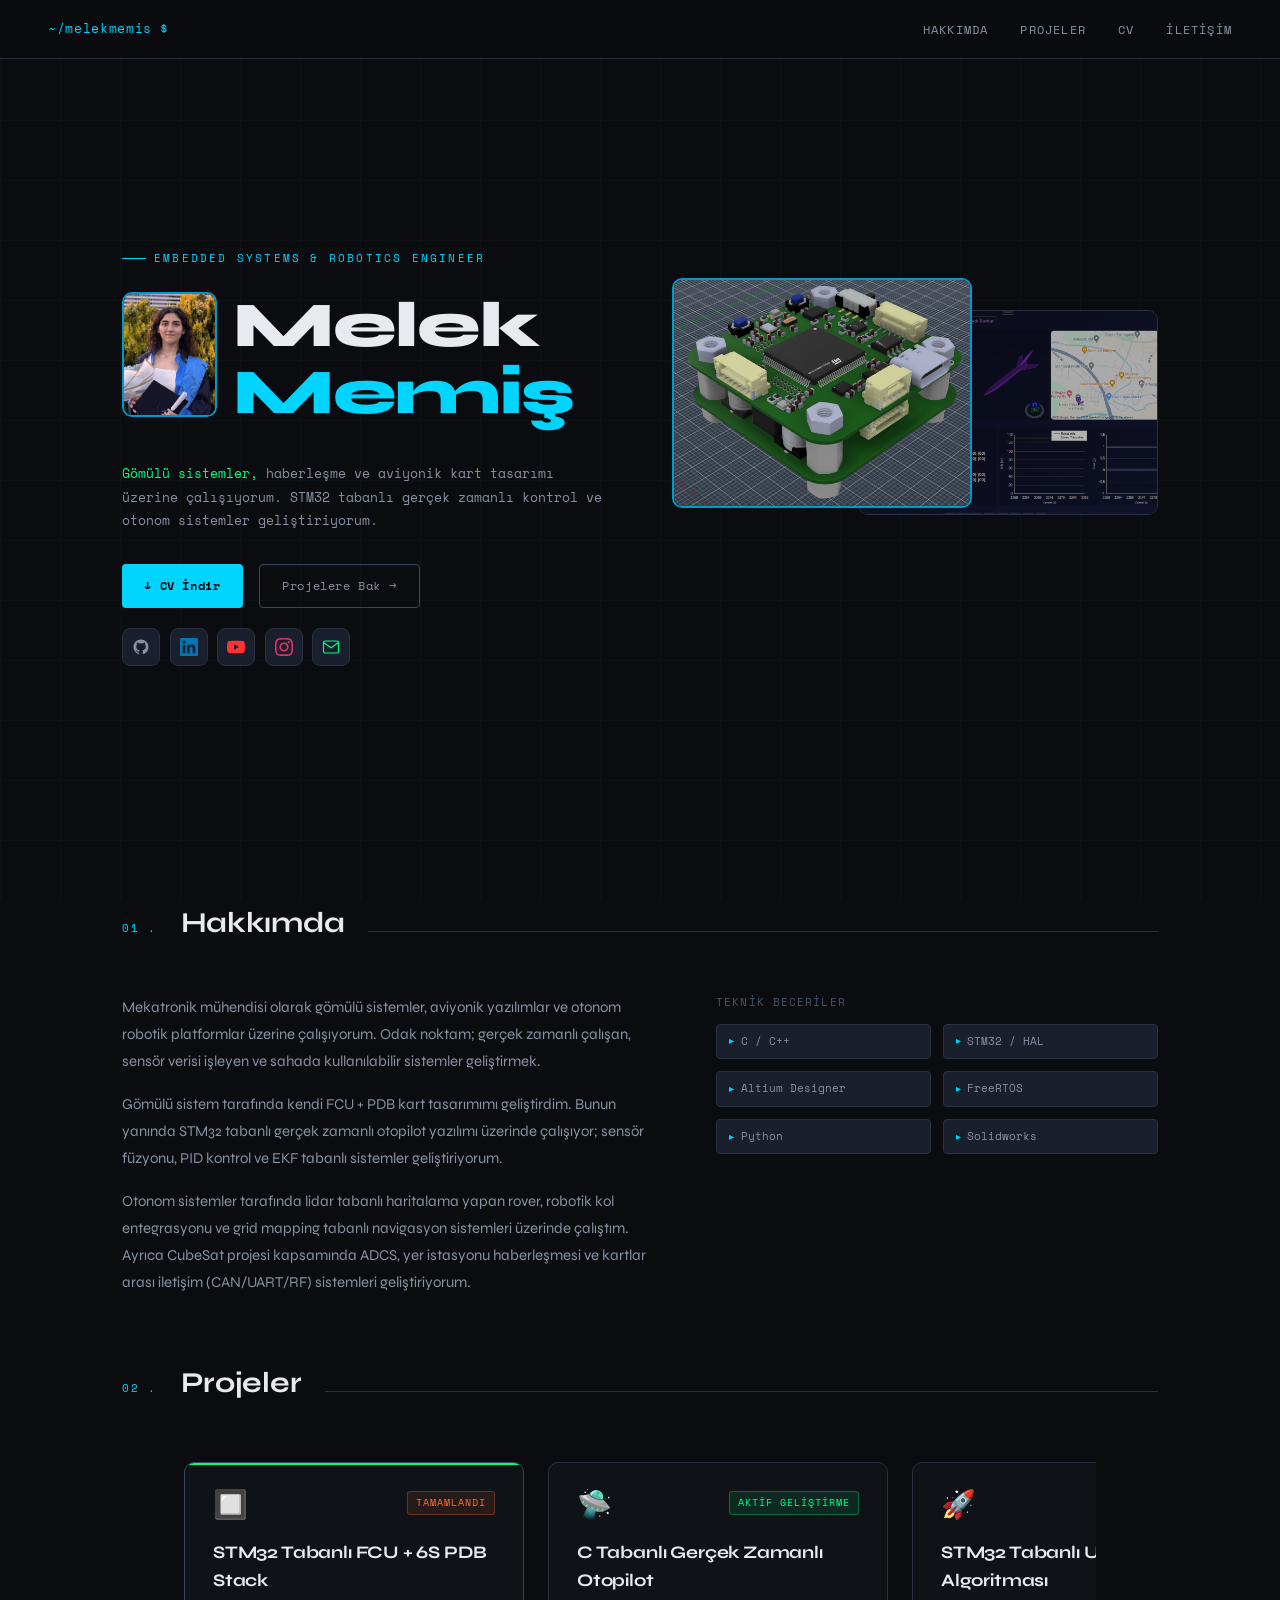
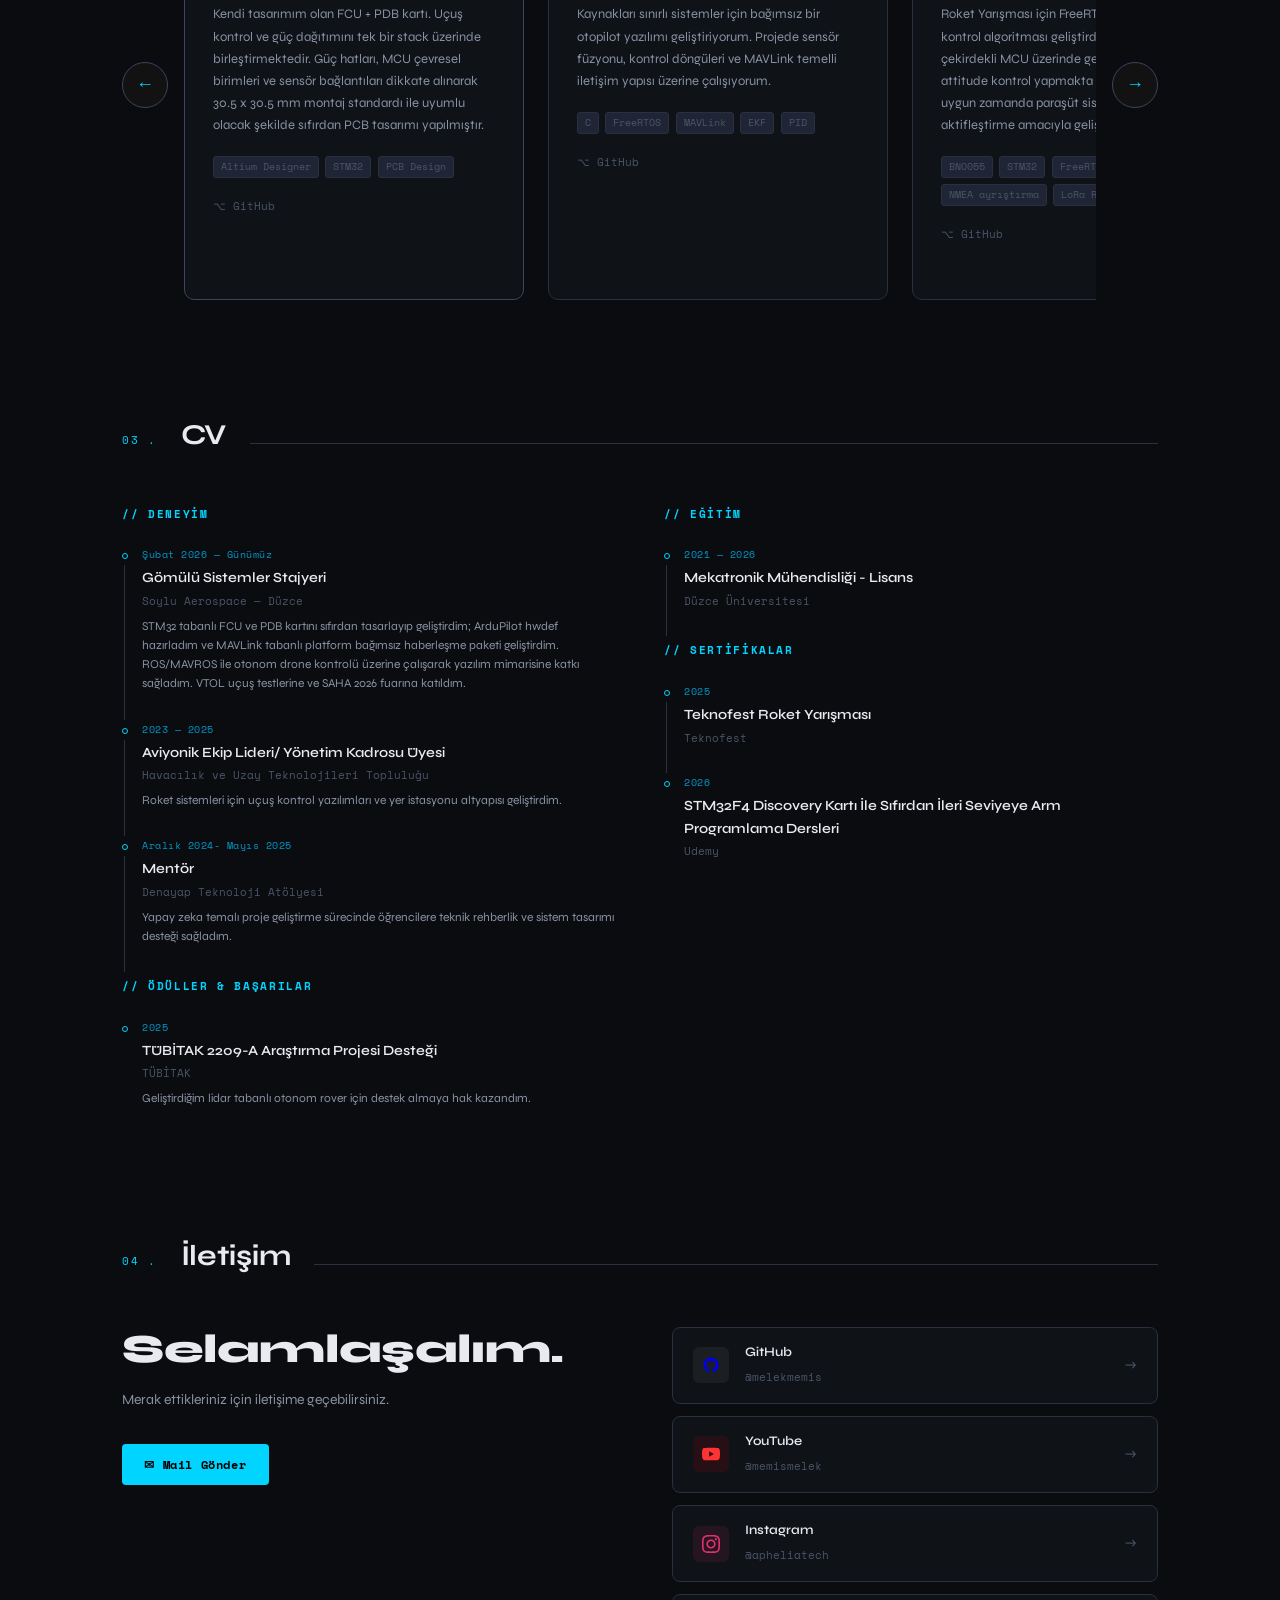
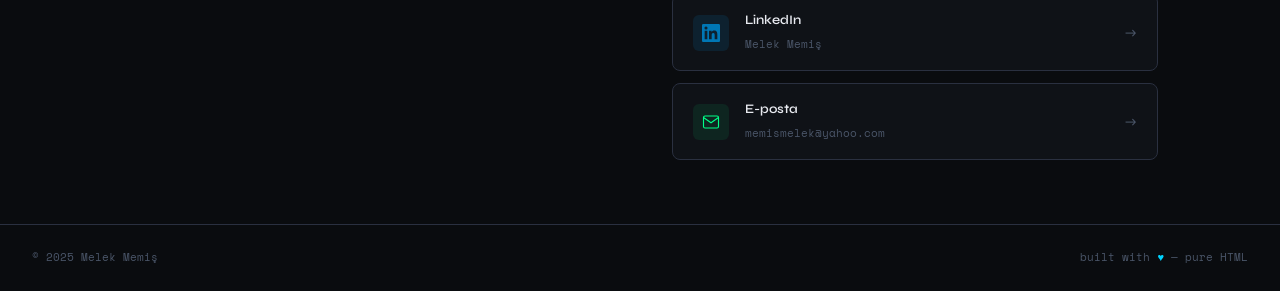
==== index.html @ b5aa68b8 "update" ====
<!DOCTYPE html>
<html lang="tr">

<head>
  <meta charset="UTF-8" />
  <meta name="viewport" content="width=device-width, initial-scale=1.0" />
  <title>Melek Memiş — Robotics & Embedded Systems</title>
  <link rel="preconnect" href="https://fonts.googleapis.com">
  <link
    href="https://fonts.googleapis.com/css2?family=Space+Mono:ital,wght@0,400;0,700;1,400&family=Syne:wght@400;600;700;800&display=swap"
    rel="stylesheet">
  <link rel="stylesheet" href="style.css">
</head>

<body>

  <nav>
    <span class="nav-logo">~/melekmemis $</span>
    <ul class="nav-links">
      <li><a href="#about">Hakkımda</a></li>
      <li><a href="#projects">Projeler</a></li>
      <li><a href="#cv">CV</a></li>
      <li><a href="#contact">İletişim</a></li>
    </ul>
  </nav>

  <section id="hero">
    <div class="container">
      <div class="hero-inner">
        <div>
          <div class="hero-tag">Embedded Systems & Robotıcs Engıneer</div>
          <div class="btn-row">
            <img src="profile.png" width="95" height="125" class="hero-img-radius" ;>
            <h1>Melek<br><span>Memiş</span></h1>
          </div>
          <p class="hero-sub">
            <strong>Gömülü sistemler,</strong> haberleşme ve aviyonik kart tasarımı üzerine çalışıyorum.
            STM32 tabanlı gerçek zamanlı kontrol ve otonom sistemler geliştiriyorum.
          </p>
          <div class="btn-row">
            <a href="cv.pdf" download class="btn btn-primary">↓ CV İndir</a>
            <a href="#projects" class="btn btn-outline">Projelere Bak →</a>
          </div>
          <div class="hero-icon-links">
            <a href="https://github.com/melekmemis" class="hero-icon-link" target="_blank" title="GitHub">
              <svg width="18" height="18" viewBox="0 0 24 24" fill="currentColor">
                <path
                  d="M12 2C6.477 2 2 6.477 2 12c0 4.42 2.865 8.17 6.839 9.49.5.092.682-.217.682-.482 0-.237-.008-.866-.013-1.7-2.782.603-3.369-1.342-3.369-1.342-.454-1.155-1.11-1.463-1.11-1.463-.908-.62.069-.608.069-.608 1.003.07 1.531 1.03 1.531 1.03.892 1.529 2.341 1.087 2.91.831.092-.646.35-1.086.636-1.336-2.22-.253-4.555-1.11-4.555-4.943 0-1.091.39-1.984 1.029-2.683-.103-.253-.446-1.27.098-2.647 0 0 .84-.269 2.75 1.025A9.578 9.578 0 0 1 12 6.836a9.59 9.59 0 0 1 2.504.337c1.909-1.294 2.747-1.025 2.747-1.025.546 1.377.202 2.394.1 2.647.64.699 1.028 1.592 1.028 2.683 0 3.842-2.339 4.687-4.566 4.935.359.309.678.919.678 1.852 0 1.336-.012 2.415-.012 2.743 0 .267.18.578.688.48C19.138 20.167 22 16.418 22 12c0-5.523-4.477-10-10-10z" />
              </svg>
            </a>
            <a href="https://linkedin.com/in/melekmemis" class="hero-icon-link" target="_blank" title="LinkedIn">
              <svg width="18" height="18" viewBox="0 0 24 24" fill="#0077b5">
                <path
                  d="M20.447 20.452h-3.554v-5.569c0-1.328-.027-3.037-1.852-3.037-1.853 0-2.136 1.445-2.136 2.939v5.667H9.351V9h3.414v1.561h.046c.477-.9 1.637-1.85 3.37-1.85 3.601 0 4.267 2.37 4.267 5.455v6.286zM5.337 7.433a2.062 2.062 0 0 1-2.063-2.065 2.064 2.064 0 1 1 2.063 2.065zm1.782 13.019H3.555V9h3.564v11.452zM22.225 0H1.771C.792 0 0 .774 0 1.729v20.542C0 23.227.792 24 1.771 24h20.451C23.2 24 24 23.227 24 22.271V1.729C24 .774 23.2 0 22.222 0h.003z" />
              </svg>
            </a>
            <a href="https://youtube.com/@" class="hero-icon-link" target="_blank" title="YouTube">
              <svg width="18" height="18" viewBox="0 0 24 24" fill="#ff3333">
                <path
                  d="M23.498 6.186a3.016 3.016 0 0 0-2.122-2.136C19.505 3.545 12 3.545 12 3.545s-7.505 0-9.377.505A3.017 3.017 0 0 0 .502 6.186C0 8.07 0 12 0 12s0 3.93.502 5.814a3.016 3.016 0 0 0 2.122 2.136c1.871.505 9.376.505 9.376.505s7.505 0 9.377-.505a3.015 3.015 0 0 0 2.122-2.136C24 15.93 24 12 24 12s0-3.93-.502-5.814zM9.545 15.568V8.432L15.818 12l-6.273 3.568z" />
              </svg>
            </a>
            <a href="https://instagram.com/apheliatech" class="hero-icon-link" target="_blank" title="Instagram">
              <svg width="18" height="18" viewBox="0 0 24 24" fill="#e1306c">
                <path
                  d="M12 2.163c3.204 0 3.584.012 4.85.07 3.252.148 4.771 1.691 4.919 4.919.058 1.265.069 1.645.069 4.849 0 3.205-.012 3.584-.069 4.849-.149 3.225-1.664 4.771-4.919 4.919-1.266.058-1.644.07-4.85.07-3.204 0-3.584-.012-4.849-.07-3.26-.149-4.771-1.699-4.919-4.92-.058-1.265-.07-1.644-.07-4.849 0-3.204.013-3.583.07-4.849.149-3.227 1.664-4.771 4.919-4.919 1.266-.057 1.645-.069 4.849-.069zm0-2.163c-3.259 0-3.667.014-4.947.072-4.358.2-6.78 2.618-6.98 6.98-.059 1.281-.073 1.689-.073 4.948 0 3.259.014 3.668.072 4.948.2 4.358 2.618 6.78 6.98 6.98 1.281.058 1.689.072 4.948.072 3.259 0 3.668-.014 4.948-.072 4.354-.2 6.782-2.618 6.979-6.98.059-1.28.073-1.689.073-4.948 0-3.259-.014-3.667-.072-4.947-.196-4.354-2.617-6.78-6.979-6.98-1.281-.059-1.69-.073-4.949-.073zm0 5.838c-3.403 0-6.162 2.759-6.162 6.162s2.759 6.163 6.162 6.163 6.162-2.759 6.162-6.163c0-3.403-2.759-6.162-6.162-6.162zm0 10.162c-2.209 0-4-1.79-4-4 0-2.209 1.791-4 4-4s4 1.791 4 4c0 2.21-1.791 4-4 4zm6.406-11.845c-.796 0-1.441.645-1.441 1.44s.645 1.44 1.441 1.44c.795 0 1.439-.645 1.439-1.44s-.644-1.44-1.439-1.44z" />
              </svg>
            </a>
            <a href="mailto:memismelek@yahoo.com" class="hero-icon-link" title="E-posta">
              <svg width="18" height="18" viewBox="0 0 24 24" fill="none" stroke="#00ff88" stroke-width="1.5">
                <path d="M4 4h16c1.1 0 2 .9 2 2v12c0 1.1-.9 2-2 2H4c-1.1 0-2-.9-2-2V6c0-1.1.9-2 2-2z" />
                <polyline points="22,6 12,13 2,6" />
              </svg>
            </a>
          </div>
        </div>

        <!-- ÇİFT GÖRSEL: resim.png önde (profil), resim2.png arkada (proje/drone/PCB) -->
        <div class="hero-images fade-in">
          <img src="resim.png" alt="Melek Memiş" class="hero-img-front" onerror="this.style.display='none'" />

          <!-- resim2.png yoksa placeholder gösterir, varsa resmi gösterir -->
          <div class="hero-img-back img-placeholder" id="ph2"
            style="width:270px;height:205px;top:32px;right:0;position:absolute;">
            <span>🛸</span><span>resim2.png</span>
          </div>
          <img src="resim2.png" alt="Proje görseli" class="hero-img-back" style="display:none" id="img2"
            onload="this.style.display='block';document.getElementById('ph2').style.display='none';"
            onerror="this.style.display='none'" />
        </div>
      </div>
    </div>
  </section>

  <section id="about">
    <div class="container">
      <div class="sec-header fade-in">
        <span class="sec-num">01 .</span>
        <h2>Hakkımda</h2>
        <div class="sec-line"></div>
      </div>
      <div class="about-grid">
        <div class="about-text fade-in">
          <p>
            Mekatronik mühendisi olarak gömülü sistemler, aviyonik yazılımlar ve otonom robotik platformlar
            üzerine çalışıyorum. Odak noktam; gerçek zamanlı çalışan, sensör verisi işleyen ve sahada kullanılabilir
            sistemler geliştirmek.
          </p>

          <p>
            Gömülü sistem tarafında kendi FCU + PDB kart tasarımımı geliştirdim. Bunun yanında STM32 tabanlı gerçek
            zamanlı otopilot yazılımı üzerinde çalışıyor; sensör füzyonu, PID kontrol ve EKF tabanlı sistemler
            geliştiriyorum.
          </p>

          <p>
            Otonom sistemler tarafında lidar tabanlı haritalama yapan rover, robotik kol entegrasyonu ve grid mapping
            tabanlı
            navigasyon sistemleri üzerinde çalıştım. Ayrıca CubeSat projesi kapsamında ADCS, yer istasyonu haberleşmesi
            ve kartlar arası iletişim (CAN/UART/RF) sistemleri geliştiriyorum.
          </p>
        </div>
        <div class="fade-in">
          <div class="skills-label">Teknik Beceriler</div>
          <div class="skills-grid">
            <span class="skill-chip">C / C++</span>
            <span class="skill-chip">STM32 / HAL</span>
            <span class="skill-chip">Altium Designer</span>
            <span class="skill-chip">FreeRTOS</span>
            <span class="skill-chip">Python</span>
            <span class="skill-chip">Solidworks</span>
          </div>
        </div>
      </div>
    </div>
  </section>

  <!-- PROJECTS -->
  <section id="projects">
    <div class="container">
      <div class="sec-header fade-in">
        <span class="sec-num">02 .</span>
        <h2>Projeler</h2>
        <div class="sec-line"></div>
      </div>

      <div class="projects-wrapper fade-in">

        <button class="slider-btn prev" id="prevBtn">←</button>

        <div class="projects-slider" id="projectsSlider">

          <!-- PROJECT 1 -->
          <div class="project-card featured" onclick="location.href='project-details.html?project=fcu-pdb'"
            style="cursor: pointer;">
            <div class="project-meta">
              <span class="project-icon">🔲</span>
              <span class="project-status status-done">Tamamlandı</span>
            </div>

            <div class="project-title">STM32 Tabanlı FCU + 6S PDB Stack</div>

            <p class="project-desc">
              Kendi tasarımım olan FCU + PDB kartı. Uçuş kontrol ve güç dağıtımını tek bir stack üzerinde
              birleştirmektedir.
              Güç hatları, MCU çevresel birimleri ve sensör bağlantıları dikkate alınarak 30.5 x 30.5 mm montaj
              standardı ile uyumlu olacak şekilde sıfırdan PCB tasarımı yapılmıştır.
            </p>

            <div class="project-tags">
              <span class="tag">Altium Designer</span>
              <span class="tag">STM32</span>
              <span class="tag">PCB Design</span>
            </div>

            <div class="project-links">
              <a href="https://github.com/melekmemis/kdFCU" class="project-link" target="_blank"
                onclick="event.stopPropagation();">
                ⌥ GitHub
              </a>
            </div>
          </div>

          <!-- PROJECT 2 -->
          <div class="project-card" onclick="location.href='project-details.html?project=real-time-autopilot'"
            style="cursor: pointer;">
            <div class="project-meta">
              <span class="project-icon">🛸</span>
              <span class="project-status status-active">Aktif Geliştirme</span>
            </div>

            <div class="project-title">C Tabanlı Gerçek Zamanlı Otopilot</div>

            <p class="project-desc">
              Kaynakları sınırlı sistemler için bağımsız bir otopilot yazılımı geliştiriyorum.
              Projede sensör füzyonu, kontrol döngüleri ve MAVLink temelli iletişim yapısı üzerine çalışıyorum.
            </p>

            <div class="project-tags">
              <span class="tag">C</span>
              <span class="tag">FreeRTOS</span>
              <span class="tag">MAVLink</span>
              <span class="tag">EKF</span>
              <span class="tag">PID</span>
            </div>

            <div class="project-links">
              <a href="https://github.com/melekmemis/droneP" class="project-link" target="_blank"
                onclick="event.stopPropagation();">
                ⌥ GitHub
              </a>
            </div>
          </div>

          <!-- PROJECT 3 -->
          <div class="project-card" onclick="location.href='project-details.html?project=stm32-flight-control'"
            style="cursor: pointer;">
            <div class="project-meta">
              <span class="project-icon">🚀</span>
              <span class="project-status status-done">Tamamlandı</span>
            </div>

            <div class="project-title">STM32 Tabanlı Uçuş Kontrol Algoritması</div>

            <p class="project-desc">
              Roket Yarışması için FreeRTOS tabanlı bir uçuş kontrol algoritması geliştirdim.
              Sistem tek çekirdekli MCU üzerinde gerçek zamanlı olarak attitude kontrol yapmakta ve kontroller sonucu
              uygun zamanda paraşüt sistemlerini aktifleştirme amacıyla geliştirildi.
            </p>

            <div class="project-tags">
              <span class="tag">BNO055</span>
              <span class="tag">STM32</span>
              <span class="tag">FreeRTOS</span>
              <span class="tag">NMEA ayrıştırma</span>
              <span class="tag">LoRa RF Haberleşme</span>
            </div>

            <div class="project-links">
              <a href="https://github.com/melekmemis/UKBAlgFreeRTOS" class="project-link" target="_blank"
                onclick="event.stopPropagation();">
                ⌥ GitHub
              </a>
            </div>
          </div>

          <!-- PROJECT 4 -->
          <div class="project-card" onclick="location.href='project-details.html?project=cubesat-software'"
            style="cursor: pointer;">
            <div class="project-meta">
              <span class="project-icon">🛰️</span>
              <span class="project-status status-dev">Geliştiriliyor</span>
            </div>

            <div class="project-title">CubeSat Yazılım Geliştirme</div>

            <p class="project-desc">
              CubeSat projesi kapsamında ADCS, haberleşme ve kartlar arası iletişim altyapısını geliştiriyorum. Reaction
              wheel tabanlı yön kontrolü ve yer istasyonu ile veri aktarımı üzerine çalışıyorum.
            </p>

            <div class="project-tags">
              <span class="tag">CubeSat</span>
              <span class="tag">ADCS</span>
              <span class="tag">CAN</span>
              <span class="tag">STM32</span>
            </div>
          </div>

          <!-- PROJECT 5 -->
          <div class="project-card" onclick="location.href='project-details.html?project=autonomous-rover'"
            style="cursor: pointer;">
            <div class="project-meta">
              <span class="project-icon">🤖</span>
              <span class="project-status status-active">Aktif</span>
            </div>

            <div class="project-title"> Tübitak 2209-A Destekli Otonom Rover</div>

            <p class="project-desc">
              LiDAR tabanlı haritalandırma, yön tayini ve robotik kol ile numune toplama görevlerini gerçekleştirebilen
              modüler bir keşif platformudur. STM32 tabanlı gömülü sistem altyapısı kullanan rover, sensör verilerini
              gerçek zamanlı işleyerek otonom hareket, engel algılama ve çevresel veri toplama yeteneklerine sahip bir
              sistem geliştirmekteyim.
            </p>

            <div class="project-tags">
              <span class="tag">Lidar</span>
              <span class="tag">Grid Mapping</span>
              <span class="tag">Ters Kinematik</span>
              <span class="tag">STM32</span>
            </div>
          </div>
        </div>

        <button class="slider-btn next" id="nextBtn">→</button>

      </div>
    </div>
  </section>

  <section id="cv">
    <div class="container">
      <div class="sec-header fade-in">
        <span class="sec-num">03 .</span>
        <h2>CV</h2>
        <div class="sec-line"></div>
      </div>
      <div class="cv-layout fade-in">
        <div class="cv-col">
          <h3>// Deneyim</h3>
          <div class="cv-item">
            <div class="cv-date">Şubat 2026 — Günümüz</div>
            <div class="cv-role">Gömülü Sistemler Stajyeri</div>
            <div class="cv-place">Soylu Aerospace — Düzce</div>
            <div class="cv-detail">STM32 tabanlı FCU ve PDB kartını sıfırdan tasarlayıp geliştirdim; ArduPilot hwdef
              hazırladım ve MAVLink tabanlı platform bağımsız haberleşme paketi geliştirdim. ROS/MAVROS ile otonom drone
              kontrolü üzerine çalışarak yazılım mimarisine katkı sağladım. VTOL uçuş testlerine ve SAHA 2026 fuarına
              katıldım.</div>
          </div>
          <div class="cv-item">
            <div class="cv-date">2023 — 2025</div>
            <div class="cv-role">Aviyonik Ekip Lideri/ Yönetim Kadrosu Üyesi</div>
            <div class="cv-place">Havacılık ve Uzay Teknolojileri Topluluğu</div>
            <div class="cv-detail">Roket sistemleri için uçuş kontrol yazılımları ve yer istasyonu altyapısı
              geliştirdim.</div>
          </div>
          <div class="cv-item">
            <div class="cv-date">Aralık 2024- Mayıs 2025</div>
            <div class="cv-role">Mentör</div>
            <div class="cv-place">Denayap Teknoloji Atölyesi</div>
            <div class="cv-detail">Yapay zeka temalı proje geliştirme sürecinde öğrencilere teknik rehberlik ve sistem
              tasarımı desteği sağladım.</div>
          </div>
          <h3 style="margin-top:2rem;">// Ödüller & Başarılar</h3>
          <div class="cv-item">
            <div class="cv-date">2025</div>
            <div class="cv-role">TÜBİTAK 2209-A Araştırma Projesi Desteği</div>
            <div class="cv-place">TÜBİTAK</div>
            <div class="cv-detail">Geliştirdiğim lidar tabanlı otonom rover için destek almaya hak kazandım.</div>
          </div>
        </div>
        <div class="cv-col">
          <h3>// Eğitim</h3>
          <div class="cv-item">
            <div class="cv-date">2021 — 2026</div>
            <div class="cv-role">Mekatronik Mühendisliği - Lisans</div>
            <div class="cv-place">Düzce Üniversitesi</div>
          </div>
          <h3 style="margin-top:2rem;">// Sertifikalar</h3>
          <div class="cv-item">
            <div class="cv-date">2025</div>
            <div class="cv-role">Teknofest Roket Yarışması</div>
            <div class="cv-place">Teknofest</div>
          </div>
          <div class="cv-item">
            <div class="cv-date">2026</div>
            <div class="cv-role">STM32F4 Discovery Kartı İle Sıfırdan İleri Seviyeye Arm Programlama Dersleri</div>
            <div class="cv-place">Udemy</div>
          </div>
        </div>
      </div>
    </div>
  </section>

  <section id="contact">
    <div class="container">
      <div class="sec-header fade-in">
        <span class="sec-num">04 .</span>
        <h2>İletişim</h2>
        <div class="sec-line"></div>
      </div>
      <div class="contact-inner">
        <div class="contact-text fade-in">
          <h2>Selamlaşalım.</h2>
          <p>Merak ettikleriniz için iletişime geçebilirsiniz.</p>
          <a href="mailto:memismelek@yahoo.com" class="btn btn-primary">✉ Mail Gönder</a>
        </div>
        <div class="social-grid fade-in">
          <a href="https://github.com/melekmemis" class="social-link" target="_blank">
            <div class="social-icon gh"><svg width="18" height="18" viewBox="0 0 24 24" fill="currentColor">
                <path
                  d="M12 2C6.477 2 2 6.477 2 12c0 4.42 2.865 8.17 6.839 9.49.5.092.682-.217.682-.482 0-.237-.008-.866-.013-1.7-2.782.603-3.369-1.342-3.369-1.342-.454-1.155-1.11-1.463-1.11-1.463-.908-.62.069-.608.069-.608 1.003.07 1.531 1.03 1.531 1.03.892 1.529 2.341 1.087 2.91.831.092-.646.35-1.086.636-1.336-2.22-.253-4.555-1.11-4.555-4.943 0-1.091.39-1.984 1.029-2.683-.103-.253-.446-1.27.098-2.647 0 0 .84-.269 2.75 1.025A9.578 9.578 0 0 1 12 6.836a9.59 9.59 0 0 1 2.504.337c1.909-1.294 2.747-1.025 2.747-1.025.546 1.377.202 2.394.1 2.647.64.699 1.028 1.592 1.028 2.683 0 3.842-2.339 4.687-4.566 4.935.359.309.678.919.678 1.852 0 1.336-.012 2.415-.012 2.743 0 .267.18.578.688.48C19.138 20.167 22 16.418 22 12c0-5.523-4.477-10-10-10z" />
              </svg></div>
            <div class="social-info"><span class="social-name">GitHub</span><span
                class="social-handle">@melekmemis</span></div>
            <span class="social-arrow">→</span>
          </a>
          <a href="https://youtube.com/@" class="social-link" target="_blank">
            <div class="social-icon yt"><svg width="18" height="18" viewBox="0 0 24 24" fill="#ff3333">
                <path
                  d="M23.498 6.186a3.016 3.016 0 0 0-2.122-2.136C19.505 3.545 12 3.545 12 3.545s-7.505 0-9.377.505A3.017 3.017 0 0 0 .502 6.186C0 8.07 0 12 0 12s0 3.93.502 5.814a3.016 3.016 0 0 0 2.122 2.136c1.871.505 9.376.505 9.376.505s7.505 0 9.377-.505a3.015 3.015 0 0 0 2.122-2.136C24 15.93 24 12 24 12s0-3.93-.502-5.814zM9.545 15.568V8.432L15.818 12l-6.273 3.568z" />
              </svg></div>
            <div class="social-info"><span class="social-name">YouTube</span><span
                class="social-handle">@memismelek</span></div>
            <span class="social-arrow">→</span>
          </a>
          <a href="https://instagram.com/apheliatech" class="social-link" target="_blank">
            <div class="social-icon ig"><svg width="18" height="18" viewBox="0 0 24 24" fill="#e1306c">
                <path
                  d="M12 2.163c3.204 0 3.584.012 4.85.07 3.252.148 4.771 1.691 4.919 4.919.058 1.265.069 1.645.069 4.849 0 3.205-.012 3.584-.069 4.849-.149 3.225-1.664 4.771-4.919 4.919-1.266.058-1.644.07-4.85.07-3.204 0-3.584-.012-4.849-.07-3.26-.149-4.771-1.699-4.919-4.92-.058-1.265-.07-1.644-.07-4.849 0-3.204.013-3.583.07-4.849.149-3.227 1.664-4.771 4.919-4.919 1.266-.057 1.645-.069 4.849-.069zm0-2.163c-3.259 0-3.667.014-4.947.072-4.358.2-6.78 2.618-6.98 6.98-.059 1.281-.073 1.689-.073 4.948 0 3.259.014 3.668.072 4.948.2 4.358 2.618 6.78 6.98 6.98 1.281.058 1.689.072 4.948.072 3.259 0 3.668-.014 4.948-.072 4.354-.2 6.782-2.618 6.979-6.98.059-1.28.073-1.689.073-4.948 0-3.259-.014-3.667-.072-4.947-.196-4.354-2.617-6.78-6.979-6.98-1.281-.059-1.69-.073-4.949-.073zm0 5.838c-3.403 0-6.162 2.759-6.162 6.162s2.759 6.163 6.162 6.163 6.162-2.759 6.162-6.163c0-3.403-2.759-6.162-6.162-6.162zm0 10.162c-2.209 0-4-1.79-4-4 0-2.209 1.791-4 4-4s4 1.791 4 4c0 2.21-1.791 4-4 4zm6.406-11.845c-.796 0-1.441.645-1.441 1.44s.645 1.44 1.441 1.44c.795 0 1.439-.645 1.439-1.44s-.644-1.44-1.439-1.44z" />
              </svg></div>
            <div class="social-info"><span class="social-name">Instagram</span><span
                class="social-handle">@apheliatech</span></div>
            <span class="social-arrow">→</span>
          </a>
          <a href="https://linkedin.com/in/melekmemis" class="social-link" target="_blank">
            <div class="social-icon li"><svg width="18" height="18" viewBox="0 0 24 24" fill="#0077b5">
                <path
                  d="M20.447 20.452h-3.554v-5.569c0-1.328-.027-3.037-1.852-3.037-1.853 0-2.136 1.445-2.136 2.939v5.667H9.351V9h3.414v1.561h.046c.477-.9 1.637-1.85 3.37-1.85 3.601 0 4.267 2.37 4.267 5.455v6.286zM5.337 7.433a2.062 2.062 0 0 1-2.063-2.065 2.064 2.064 0 1 1 2.063 2.065zm1.782 13.019H3.555V9h3.564v11.452zM22.225 0H1.771C.792 0 0 .774 0 1.729v20.542C0 23.227.792 24 1.771 24h20.451C23.2 24 24 23.227 24 22.271V1.729C24 .774 23.2 0 22.222 0h.003z" />
              </svg></div>
            <div class="social-info"><span class="social-name">LinkedIn</span><span class="social-handle">Melek
                Memiş</span></div>
            <span class="social-arrow">→</span>
          </a>
          <a href="mailto:memismelek@yahoo.com" class="social-link">
            <div class="social-icon mail"><svg width="18" height="18" viewBox="0 0 24 24" fill="none" stroke="#00ff88"
                stroke-width="1.5">
                <path d="M4 4h16c1.1 0 2 .9 2 2v12c0 1.1-.9 2-2 2H4c-1.1 0-2-.9-2-2V6c0-1.1.9-2 2-2z" />
                <polyline points="22,6 12,13 2,6" />
              </svg></div>
            <div class="social-info"><span class="social-name">E-posta</span><span
                class="social-handle">memismelek@yahoo.com</span></div>
            <span class="social-arrow">→</span>
          </a>
        </div>
      </div>
    </div>
  </section>

  <footer>
    <span class="footer-copy">© 2025 Melek Memiş</span>
    <span class="footer-built">built with <span>♥</span> — pure HTML</span>
  </footer>

  <script src="script.js"></script>

</body>

</html>
---- style.css ----
:root {
  --bg: #0a0c0f;
  --bg2: #0f1217;
  --surface: #1a1f2e;
  --surface2: #1f2535;
  --border: #2a3040;
  --border2: #3a4560;
  --accent: #00d4ff;
  --accent2: #0099cc;
  --accent3: #00ff88;
  --warn: #ff6b35;
  --text: #e8eaf0;
  --text2: #8892a4;
  --text3: #4a5568;
  --mono: 'Space Mono', monospace;
  --sans: 'Syne', sans-serif;
}

*, *::before, *::after { box-sizing: border-box; margin: 0; padding: 0; }
html { scroll-behavior: smooth; }

body {
  background: var(--bg);
  color: var(--text);
  font-family: var(--sans);
  line-height: 1.6;
  overflow-x: hidden;
}

::-webkit-scrollbar { width: 4px; }
::-webkit-scrollbar-track { background: var(--bg2); }
::-webkit-scrollbar-thumb { background: var(--accent2); border-radius: 2px; }

body::before {
  content: '';
  position: fixed;
  inset: 0;
  background-image:
    linear-gradient(var(--border) 1px, transparent 1px),
    linear-gradient(90deg, var(--border) 1px, transparent 1px);
  background-size: 60px 60px;
  opacity: 0.15;
  pointer-events: none;
  z-index: 0;
}

nav {
  position: fixed;
  top: 0; left: 0; right: 0;
  z-index: 100;
  display: flex;
  align-items: center;
  justify-content: space-between;
  padding: 1rem 3rem;
  background: rgba(10, 12, 15, 0.85);
  backdrop-filter: blur(12px);
  border-bottom: 1px solid var(--border);
}
.nav-logo { font-family: var(--mono); font-size: 13px; color: var(--accent); letter-spacing: 0.05em; }
.nav-links { display: flex; gap: 2rem; list-style: none; }
.nav-links a { font-family: var(--mono); font-size: 12px; color: var(--text2); text-decoration: none; letter-spacing: 0.1em; text-transform: uppercase; transition: color 0.2s; }
.nav-links a:hover { color: var(--accent); }

section { position: relative; z-index: 1; }
.container { max-width: 1100px; margin: 0 auto; padding: 0 2rem; }

/* HERO */
#hero { min-height: 100vh; display: flex; align-items: center; padding: 4rem 0 3rem; }
.hero-inner { display: grid; grid-template-columns: 1fr 1fr; gap: 4rem; align-items: center; }

.hero-tag {
  font-family: var(--mono); font-size: 11px; color: var(--accent);
  letter-spacing: 0.2em; text-transform: uppercase; margin-bottom: 1.5rem;
  display: flex; align-items: center; gap: 0.5rem;
}
.hero-tag::before { content: ''; display: block; width: 24px; height: 1px; background: var(--accent); }

h1 { font-size: clamp(2.5rem, 5vw, 4rem); font-weight: 800; line-height: 1.05; letter-spacing: -0.02em; margin-bottom: 1rem; }
h1 span { color: var(--accent); }

.hero-sub { font-family: var(--mono); font-size: 13px; color: var(--text2); margin-bottom: 2rem; line-height: 1.8; }
.hero-sub strong { color: var(--accent3); font-weight: 400; }

.btn-row { display: flex; gap: 1rem; flex-wrap: wrap; margin-bottom: 1.25rem; }
.btn {
  display: inline-flex; align-items: center; gap: 0.5rem;
  padding: 0.7rem 1.4rem; font-family: var(--mono); font-size: 12px;
  letter-spacing: 0.05em; text-decoration: none; border-radius: 4px;
  transition: all 0.2s; cursor: pointer; border: none;
}
.btn-primary { background: var(--accent); color: #000; font-weight: 700; }
.btn-primary:hover { background: #33ddff; transform: translateY(-1px); }
.btn-outline { background: transparent; color: var(--text2); border: 1px solid var(--border2); }
.btn-outline:hover { border-color: var(--accent); color: var(--accent); transform: translateY(-1px); }

/* HERO ICON LINKS */
.hero-icon-links { display: flex; gap: 0.6rem; }
.hero-icon-link {
  display: flex; align-items: center; justify-content: center;
  width: 38px; height: 38px; border-radius: 8px;
  background: var(--surface); border: 1px solid var(--border);
  color: var(--text2); text-decoration: none;
  transition: all 0.2s;
}
.hero-icon-link:hover { border-color: var(--accent2); background: var(--surface2); transform: translateY(-2px); }

/* DUAL IMAGE STACK */
.hero-images {
  position: relative;
  height: 360px;
}

.hero-img-back {
  position: absolute;
  top: 32px; right: 0;
  width: 300px; height: 205px;
  object-fit: cover;
  border-radius: 10px;
  border: 1px solid var(--border2);
  filter: brightness(0.7) saturate(0.85);
  transition: all 0.35s ease;
  z-index: 1;
}
.hero-img-front {
  position: absolute;
  top: 0; left: 0;
  width: 300px; height: 230px;
  object-fit: cover;
  border-radius: 10px;
  border: 2px solid var(--accent2);
  transition: all 0.35s ease;
  z-index: 2;
}

.hero-img-radius {
  object-fit: cover;
  border-radius: 10px;
  border: 2px solid var(--accent2);
  transition: all 0.35s ease;
  z-index: 2;
}

.hero-images:hover .hero-img-front {
  transform: translate(-6px, -6px);
  border-color: var(--accent);
}
.hero-images:hover .hero-img-back {
  transform: translate(6px, 6px);
  filter: brightness(0.9) saturate(1);
  border-color: var(--accent3);
}

/* placeholder ikinci resim yoksa */
.img-placeholder {
  display: flex; flex-direction: column; align-items: center;
  justify-content: center; gap: 8px;
  background: var(--surface); border: 1px dashed var(--border2);
  border-radius: 10px; font-family: var(--mono);
  font-size: 11px; color: var(--text3);
}
.img-placeholder span:first-child { font-size: 26px; }

/* SECTION HEADER */
.sec-header { display: flex; align-items: baseline; gap: 1.5rem; margin-bottom: 3rem; }
.sec-num { font-family: var(--mono); font-size: 11px; color: var(--accent); letter-spacing: 0.15em; }
h2 { font-size: 1.8rem; font-weight: 700; letter-spacing: -0.01em; }
.sec-line { flex: 1; height: 1px; background: var(--border); }

/* ABOUT */
#about { padding: 0rem 0; }
.about-grid { display: grid; grid-template-columns: 1.2fr 1fr; gap: 4rem; align-items: start; }
.about-text p { font-size: 15px; color: var(--text2); line-height: 1.8; margin-bottom: 1rem; }
.about-text p strong { color: var(--text); font-weight: 600; }
.skills-grid { display: grid; grid-template-columns: 1fr 1fr; gap: 0.75rem; }
.skill-chip {
  background: var(--surface); border: 1px solid var(--border); border-radius: 4px;
  padding: 0.5rem 0.75rem; font-family: var(--mono); font-size: 11px; color: var(--text2);
  display: flex; align-items: center; gap: 0.4rem;
  transition: all 0.2s; cursor: default;
}
.skill-chip:hover { border-color: var(--accent2); color: var(--accent); transform: translateY(-1px); background: var(--surface2); }
.skill-chip::before { content: '▸'; color: var(--accent); font-size: 10px; }
.skills-label { font-family: var(--mono); font-size: 11px; color: var(--text3); letter-spacing: 0.1em; text-transform: uppercase; margin-bottom: 0.75rem; }

/* PROJECTS */
#projects { padding: 3rem 0; }
.projects-grid { display: grid; grid-template-columns: repeat(auto-fit, minmax(300px, 1fr)); gap: 1.5rem; }

.project-card {
  background: var(--bg2); border: 1px solid var(--border); border-radius: 10px;
  padding: 1.75rem; position: relative; overflow: hidden;
  transition: border-color 0.25s, transform 0.25s, box-shadow 0.25s;
}
.project-card::before {
  content: ''; position: absolute; top: 0; left: 0; right: 0; height: 2px;
  background: var(--accent); transform: scaleX(0); transform-origin: left;
  transition: transform 0.3s;
}
.project-card:hover {
  border-color: var(--accent2);
  transform: translateY(-6px);
  box-shadow: 0 14px 36px rgba(0, 212, 255, 0.08);
}
.project-card:hover::before { transform: scaleX(1); }
.project-card.featured::before { transform: scaleX(1); background: var(--accent3); }
.project-card.featured { border-color: var(--border2); }
.project-card.featured:hover { box-shadow: 0 14px 36px rgba(0, 255, 136, 0.08); border-color: var(--accent3); }

.project-meta { display: flex; justify-content: space-between; align-items: flex-start; margin-bottom: 1.25rem; }
.project-icon { font-size: 28px; line-height: 1; }
.project-status { font-family: var(--mono); font-size: 10px; letter-spacing: 0.1em; padding: 3px 8px; border-radius: 3px; text-transform: uppercase; }
.status-active { background: rgba(0,255,136,0.1); color: var(--accent3); border: 1px solid rgba(0,255,136,0.3); }
.status-dev { background: rgba(0,212,255,0.1); color: var(--accent); border: 1px solid rgba(0,212,255,0.3); }
.status-done { background: rgba(255,107,53,0.1); color: var(--warn); border: 1px solid rgba(255,107,53,0.3); }
.project-title { font-size: 1.1rem; font-weight: 700; margin-bottom: 0.5rem; letter-spacing: -0.01em; }
.project-desc { font-size: 13px; color: var(--text2); line-height: 1.7; margin-bottom: 1.25rem; }
.project-tags { display: flex; flex-wrap: wrap; gap: 0.4rem; margin-bottom: 1.25rem; }
.tag { font-family: var(--mono); font-size: 10px; padding: 2px 7px; background: var(--surface2); color: var(--text3); border-radius: 3px; border: 1px solid var(--border); }
.project-links { display: flex; gap: 0.75rem; }
.project-link { font-family: var(--mono); font-size: 11px; color: var(--text3); text-decoration: none; display: flex; align-items: center; gap: 0.3rem; transition: color 0.2s; }
.project-link:hover { color: var(--accent); }

/* CV */
#cv { padding: 3rem 0; }
.cv-layout { display: grid; grid-template-columns: 1fr 1fr; gap: 3rem; }
.cv-col h3 { font-family: var(--mono); font-size: 11px; color: var(--accent); letter-spacing: 0.15em; text-transform: uppercase; margin-bottom: 1.5rem; }
.cv-item { position: relative; padding-left: 1.25rem; margin-bottom: 1.75rem; transition: transform 0.2s; }
.cv-item:hover { transform: translateX(4px); }
.cv-item::before { content: ''; position: absolute; left: 0; top: 6px; width: 6px; height: 6px; border-radius: 50%; border: 1px solid var(--accent); background: var(--bg); }
.cv-item::after { content: ''; position: absolute; left: 2px; top: 18px; width: 1px; height: calc(100% + 8px); background: var(--border); }
.cv-item:last-child::after { display: none; }
.cv-date { font-family: var(--mono); font-size: 10px; color: var(--accent2); letter-spacing: 0.05em; margin-bottom: 0.25rem; }
.cv-role { font-size: 14px; font-weight: 600; margin-bottom: 0.2rem; }
.cv-place { font-family: var(--mono); font-size: 11px; color: var(--text3); margin-bottom: 0.4rem; }
.cv-detail { font-size: 12px; color: var(--text2); line-height: 1.6; }

/* PROJECT SLIDER */

.projects-wrapper {
  position: relative;
  display: flex;
  align-items: center;
  gap: 1rem;
}

.projects-slider {
  display: flex;
  gap: 1.5rem;

  overflow-x: auto;
  scroll-behavior: smooth;

  padding: 0.5rem 0 1rem;

  scrollbar-width: none;

  scroll-snap-type: x mandatory;
}

.projects-slider::-webkit-scrollbar {
  display: none;
}

.project-card {
  min-width: 340px;
  max-width: 340px;

  flex-shrink: 0;

  scroll-snap-align: center;

  background: var(--bg2);
  border: 1px solid var(--border);
  border-radius: 10px;

  padding: 1.75rem;

  position: relative;
  overflow: hidden;

  transition:
    border-color 0.25s,
    transform 0.25s,
    box-shadow 0.25s;
}

.project-card:hover {
  border-color: var(--accent2);
  transform: translateY(-6px);

  box-shadow:
    0 14px 36px rgba(0, 212, 255, 0.08);
}

.slider-btn {
  width: 46px;
  height: 46px;

  border-radius: 50%;
  border: 1px solid var(--border2);

  background: rgba(20,20,20,0.85);

  color: var(--accent);

  font-size: 18px;

  cursor: pointer;

  transition: all 0.2s;

  flex-shrink: 0;

  z-index: 5;
}

.slider-btn:hover {
  background: var(--surface);

  border-color: var(--accent);

  transform: scale(1.06);
}

.slider-btn:active {
  transform: scale(0.96);
}

@media (max-width: 768px) {

  .project-card {
    min-width: 85%;
    max-width: 85%;
  }

  .slider-btn {
    display: none;
  }
}


/* CONTACT */
#contact { padding: 3rem 0 4rem; }
.contact-inner { display: grid; grid-template-columns: 1fr 1fr; gap: 4rem; align-items: start; }
.contact-text h2 { font-size: 2.5rem; font-weight: 800; line-height: 1.1; margin-bottom: 1rem; }
.contact-text p { font-size: 14px; color: var(--text2); line-height: 1.8; margin-bottom: 2rem; }
.social-grid { display: flex; flex-direction: column; gap: 0.75rem; }
.social-link {
  display: flex; align-items: center; gap: 1rem; padding: 0.9rem 1.25rem;
  background: var(--bg2); border: 1px solid var(--border); border-radius: 8px;
  text-decoration: none; transition: all 0.22s;
}
.social-link:hover {
  border-color: var(--accent2); background: var(--surface);
  transform: translateX(5px) translateY(-1px);
  box-shadow: 0 6px 20px rgba(0, 212, 255, 0.06);
}
.social-icon { width: 36px; height: 36px; border-radius: 6px; display: flex; align-items: center; justify-content: center; flex-shrink: 0; }
.social-icon.gh { background: rgba(255,255,255,0.05); }
.social-icon.yt { background: rgba(255,0,0,0.1); }
.social-icon.li { background: rgba(0,119,181,0.15); }
.social-icon.mail { background: rgba(0,255,136,0.08); }
.social-icon.ig { background: rgba(225,48,108,0.1); }

.social-info { flex: 1; }
.social-name { font-size: 13px; font-weight: 600; color: var(--text); display: block; }
.social-handle { font-family: var(--mono); font-size: 11px; color: var(--text3); }
.social-arrow { font-size: 14px; color: var(--text3); transition: color 0.2s, transform 0.2s; }
.social-link:hover .social-arrow { color: var(--accent); transform: translateX(4px); }

footer {
  position: relative; z-index: 1;
  border-top: 1px solid var(--border);
  padding: 1.5rem 2rem;
  display: flex; justify-content: space-between; align-items: center;
}
.footer-copy { font-family: var(--mono); font-size: 11px; color: var(--text3); }
.footer-built { font-family: var(--mono); font-size: 11px; color: var(--text3); }
.footer-built span { color: var(--accent); }

.fade-in { opacity: 0; transform: translateY(20px); transition: opacity 0.6s ease, transform 0.6s ease; }
.fade-in.visible { opacity: 1; transform: translateY(0); }

/* PROJECT DETAILS PAGE */
.detail-hero { padding: 5rem 0 2rem; }
.back-link { 
  display: inline-flex; align-items: center; gap: 0.5rem; 
  font-family: var(--mono); font-size: 12px; color: var(--accent); 
  text-decoration: none; margin-bottom: 2rem; transition: transform 0.2s;
}
.back-link:hover { transform: translateX(-5px); }

.project-header { margin-bottom: 2rem; }
.project-header h1 { margin-bottom: 0.5rem; font-size: clamp(1.8rem, 4vw, 2.4rem); }
.project-header .project-status { margin-bottom: 1rem; display: inline-block; }
.project-header .hero-sub { text-align: justify; }

.detail-grid { display: grid; grid-template-columns: 1.5fr 1fr; gap: 4rem; margin-top: 2rem; }

.detail-section { margin-bottom: 4rem; }
.detail-section h3 { 
  font-family: var(--mono); font-size: 14px; color: var(--accent); 
  letter-spacing: 0.1em; text-transform: uppercase; margin-bottom: 1.5rem; 
  display: flex; align-items: center; gap: 1rem;
}
.detail-section h3::after { content: ''; flex: 1; height: 1px; background: var(--border); }

.process-list { list-style: none; border-left: 1px solid var(--border); margin-left: 5px; }
.process-step { 
  position: relative; padding-left: 2rem; margin-bottom: 2rem; 
  font-size: 15px; color: var(--text2); line-height: 1.6;
  text-align: justify;
}
.process-step::before { 
  content: ''; 
  position: absolute; left: -4px; top: 0.5rem; 
  width: 7px; height: 7px;
  background: var(--accent); 
  border-radius: 50%;
  box-shadow: 0 0 10px var(--accent);
}

.step-content { margin-bottom: 1rem; }

/* Deck of Cards Effect */
.step-images-container {
  display: flex;
  align-items: center;
  margin: 1rem 0;
  gap: 0.75rem;
}

.step-images-container.is-stack {
  position: relative;
  width: 140px; 
  height: 110px; 
  margin: 1.5rem 0 1.5rem 1.5rem; /* Reduced left margin for tighter fan */
  cursor: pointer;
}

.step-image { 
  flex: 0 0 auto;
  width: 140px; 
  height: auto;
  aspect-ratio: 4/3;
  margin: 0;
  border-radius: 8px; 
  overflow: hidden; 
  border: 1px solid var(--border2); 
  background: var(--bg2);
  cursor: zoom-in; 
  transition: all 0.5s cubic-bezier(0.4, 0, 0.2, 1);
  box-shadow: 0 5px 15px rgba(0,0,0,0.3);
  position: relative;
  z-index: 1;
  transform-origin: bottom left;
}

.step-image.is-square {
  width: 105px;
  aspect-ratio: 1/1;
}

.step-image img { width: 100%; height: 100%; object-fit: cover; display: block; }

/* Stack-specific absolute positioning to force exact corner overlap */
.step-images-container.is-stack:not(.expanded) .step-image {
  position: absolute;
  top: 0;
  left: 0;
  box-shadow: -5px 0 15px rgba(0,0,0,0.4);
}

/* Fan effect from exact bottom-left corner - Upright front card, spread back cards */
.step-images-container.is-stack:not(.expanded) .step-image:nth-child(1) { transform: rotate(0deg); z-index: 10; } /* Front card */
.step-images-container.is-stack:not(.expanded) .step-image:nth-child(2) { transform: rotate(-3deg); z-index: 9; }
.step-images-container.is-stack:not(.expanded) .step-image:nth-child(3) { transform: rotate(-6deg); z-index: 8; }
.step-images-container.is-stack:not(.expanded) .step-image:nth-child(4) { transform: rotate(-9deg); z-index: 7; }
.step-images-container.is-stack:not(.expanded) .step-image:nth-child(n+5) { transform: rotate(-12deg); z-index: 6; }

/* Hover spread - more pronounced fan but still tight */
.step-images-container.is-stack:not(.expanded):hover .step-image:nth-child(2) { transform: rotate(-6deg); }
.step-images-container.is-stack:not(.expanded):hover .step-image:nth-child(3) { transform: rotate(-12deg); }
.step-images-container.is-stack:not(.expanded):hover .step-image:nth-child(4) { transform: rotate(-18deg); }

/* Expanded State - REMOVED per user request for direct lightbox open */
.step-images-container.expanded {
  display: none; /* We don't use this anymore */
}

/* MODAL NAVIGATION */
.modal-close {
  position: absolute;
  top: 1.5rem;
  right: 2rem;
  color: white;
  font-size: 3rem;
  font-weight: 300;
  cursor: pointer;
  z-index: 1020;
  transition: transform 0.2s, color 0.2s;
  line-height: 1;
}
.modal-close:hover { transform: scale(1.1); color: var(--accent); }

.modal-nav {
  position: absolute;
  top: 50%;
  transform: translateY(-50%);
  background: rgba(255, 255, 255, 0.05);
  color: white;
  border: 1px solid rgba(255, 255, 255, 0.1);
  padding: 1.5rem 1rem;
  font-size: 1.5rem;
  cursor: pointer;
  z-index: 1015;
  transition: all 0.3s ease;
  backdrop-filter: blur(4px);
  border-radius: 8px;
  display: none; /* Shown via JS when gallery > 1 */
}
.modal-nav:hover { background: rgba(255, 255, 255, 0.15); border-color: var(--accent); color: var(--accent); }
.modal-prev { left: 1rem; }
.modal-next { right: 1rem; }

.modal-content-wrapper {
  max-width: 85%;
  max-height: 85vh;
  display: flex;
  align-items: center;
  justify-content: center;
  position: relative;
}

.modal-content { 
  max-width: 100%;
  max-height: 85vh;
  border-radius: 8px; 
  border: 1px solid var(--border2); 
  box-shadow: 0 0 50px rgba(0,0,0,0.6);
  object-fit: contain;
}

.step-video { 
  margin: 1rem 0; border-radius: 8px; overflow: hidden; 
  border: 1px solid var(--border); max-width: 160px;
  position: relative; padding-bottom: 90px; /* Smaller thumbnail size */
  height: 0; cursor: zoom-in; transition: transform 0.2s;
}
.step-video:hover { transform: scale(1.02); border-color: var(--accent); }
.step-video iframe, .step-video video, .video-thumbnail { 
  position: absolute; top: 0; left: 0; width: 100%; height: 100%; border: none; 
  pointer-events: none;
}
.video-thumbnail img { width: 100%; height: 100%; object-fit: cover; opacity: 0.8; transition: opacity 0.3s; }
.step-video:hover .video-thumbnail img { opacity: 1; }

.play-icon {
  position: absolute; top: 50%; left: 50%; transform: translate(-50%, -50%);
  width: 44px; height: 44px; background: rgba(255, 255, 255, 0.15); 
  color: white; border: 1px solid rgba(255, 255, 255, 0.3);
  border-radius: 50%; display: flex; align-items: center; justify-content: center;
  font-size: 14px; backdrop-filter: blur(4px);
  opacity: 0.9; transition: all 0.3s;
}
.step-video:hover .play-icon { transform: translate(-50%, -50%) scale(1.1); background: rgba(255, 255, 255, 0.3); border-color: white; }

/* If it's a local video without padding-bottom hack */
.step-video:has(video) { height: auto; padding-bottom: 0; }
.step-video video { position: relative; }

/* LIGHTBOX MODAL */
.modal {
  display: none; position: fixed; z-index: 1000; inset: 0;
  background: rgba(0, 0, 0, 0.9); backdrop-filter: blur(8px);
  align-items: center; justify-content: center; padding: 2rem;
}
.modal.active { display: flex; animation: fadeIn 0.3s ease; }

.modal-content { 
  max-width: 90%; max-height: 90vh; border-radius: 12px; 
  border: 1px solid var(--border2); box-shadow: 0 0 40px rgba(0,0,0,0.5); 
}

.modal-video {
  width: 80vw;
  aspect-ratio: 16/9;
  max-width: 1000px;
  border-radius: 12px;
  overflow: hidden;
  border: 1px solid var(--border2);
}
.modal-video iframe, .modal-video video { width: 100%; height: 100%; border: none; }

@keyframes fadeIn {
  from { opacity: 0; }
  to { opacity: 1; }
}

.gallery-grid { display: flex; flex-wrap: wrap; gap: 1.5rem; }
.gallery-item { 
  width: 200px;
  border-radius: 12px; overflow: hidden; border: 1px solid var(--border); 
  background: var(--surface); aspect-ratio: 16/9;
  transition: all 0.3s cubic-bezier(0.4, 0, 0.2, 1);
  position: relative;
  flex-shrink: 0;
}
.gallery-item:hover { 
  transform: translateY(-5px); 
  border-color: var(--accent); 
  box-shadow: 0 10px 30px rgba(0,0,0,0.3); 
}
.gallery-item img, .gallery-item video { width: 100%; height: 100%; object-fit: cover; transition: transform 0.5s; }
.gallery-item:hover img, .gallery-item:hover video { transform: scale(1.05); }
.gallery-item:hover .play-icon { background: rgba(255, 255, 255, 0.3); border-color: white; transform: translate(-50%, -50%) scale(1.1); }

.project-sidebar { position: sticky; top: 6rem; }
.sidebar-box { 
  background: var(--bg2); border: 1px solid var(--border); 
  padding: 1.5rem; border-radius: 12px; margin-bottom: 1.5rem;
}
.sidebar-box h4 { font-size: 14px; margin-bottom: 1rem; color: var(--text); }

@media (max-width: 768px) {
  .detail-grid { grid-template-columns: 1fr; }
  .project-sidebar { position: static; }
}

@media (max-width: 768px) {
  nav { padding: 1rem 1.5rem; }
  .nav-links { gap: 1.2rem; }
  .hero-inner, .about-grid, .cv-layout, .contact-inner { grid-template-columns: 1fr; gap: 2rem; }
  #hero { padding: 5rem 0 3rem; }
  .hero-images { height: 260px; }
  .hero-img-front { width: 220px; height: 170px; }
  .hero-img-back { width: 195px; height: 150px; top: 24px; }
}
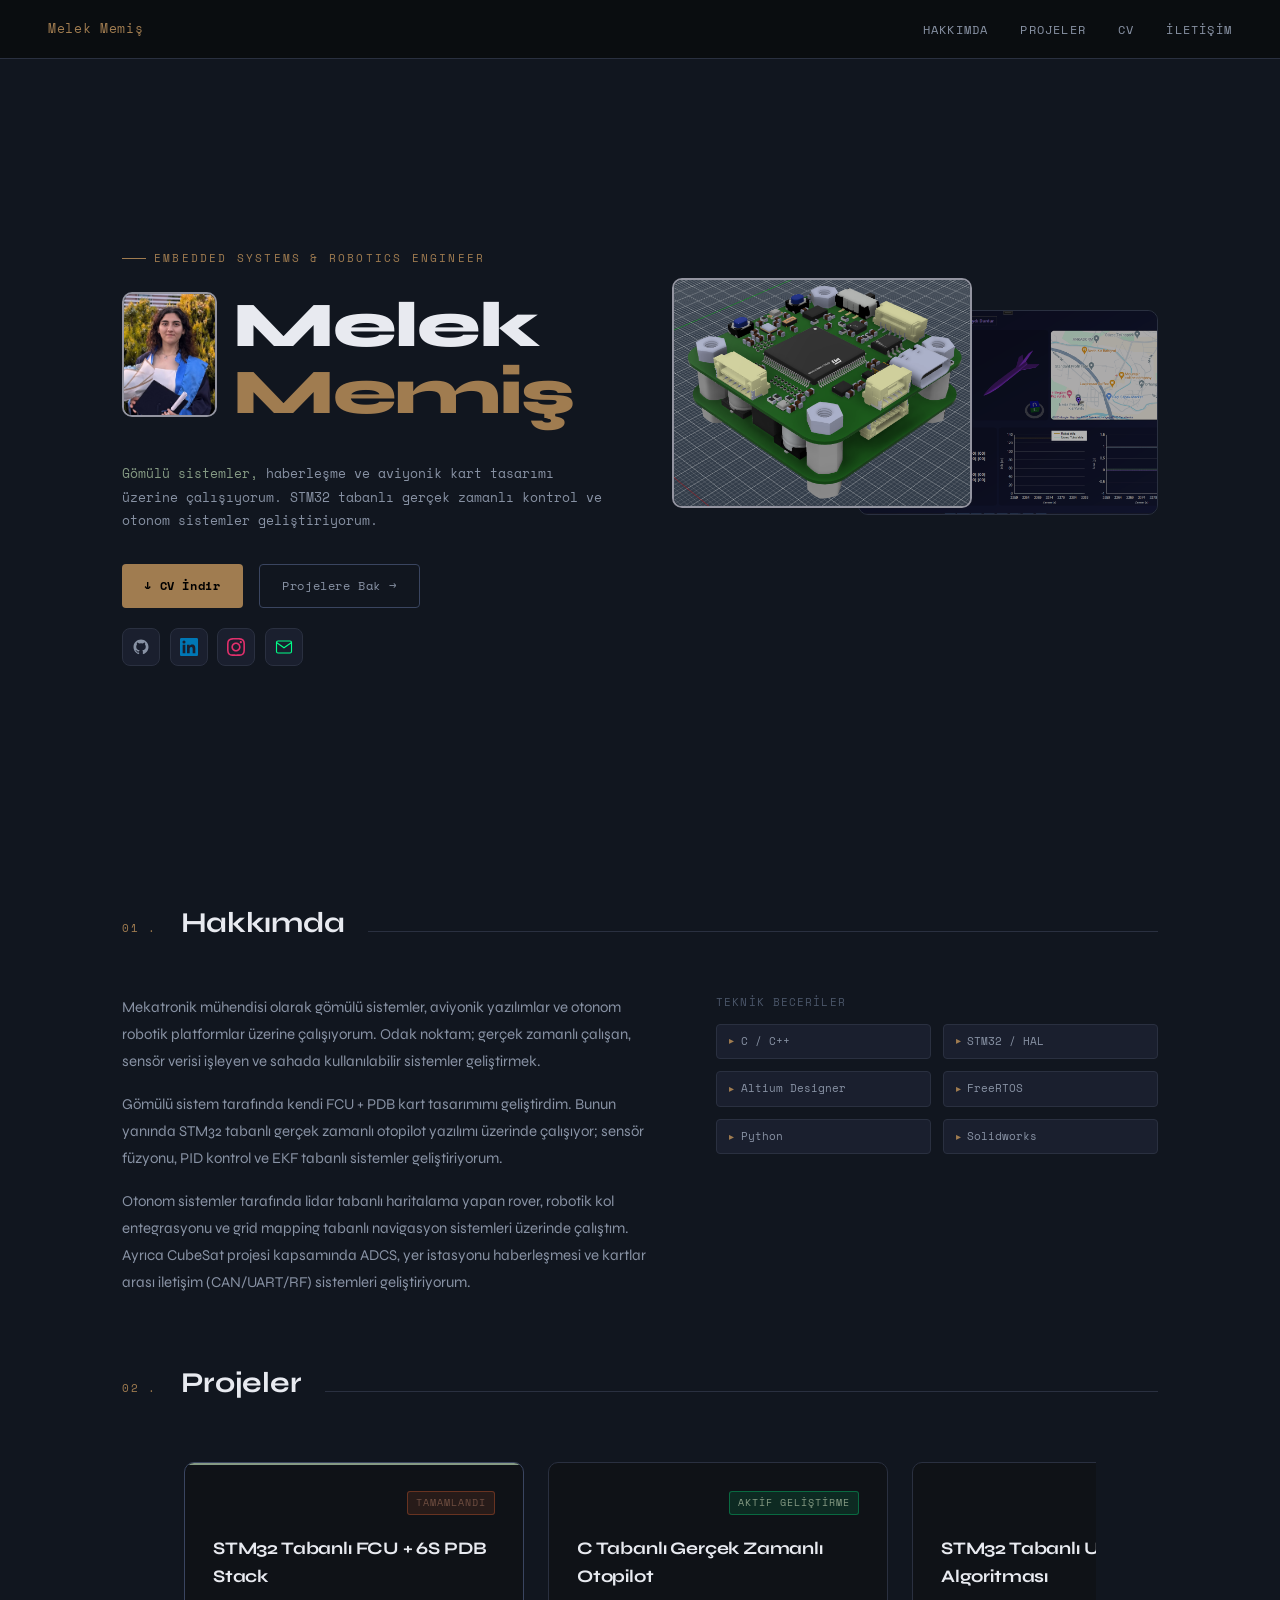
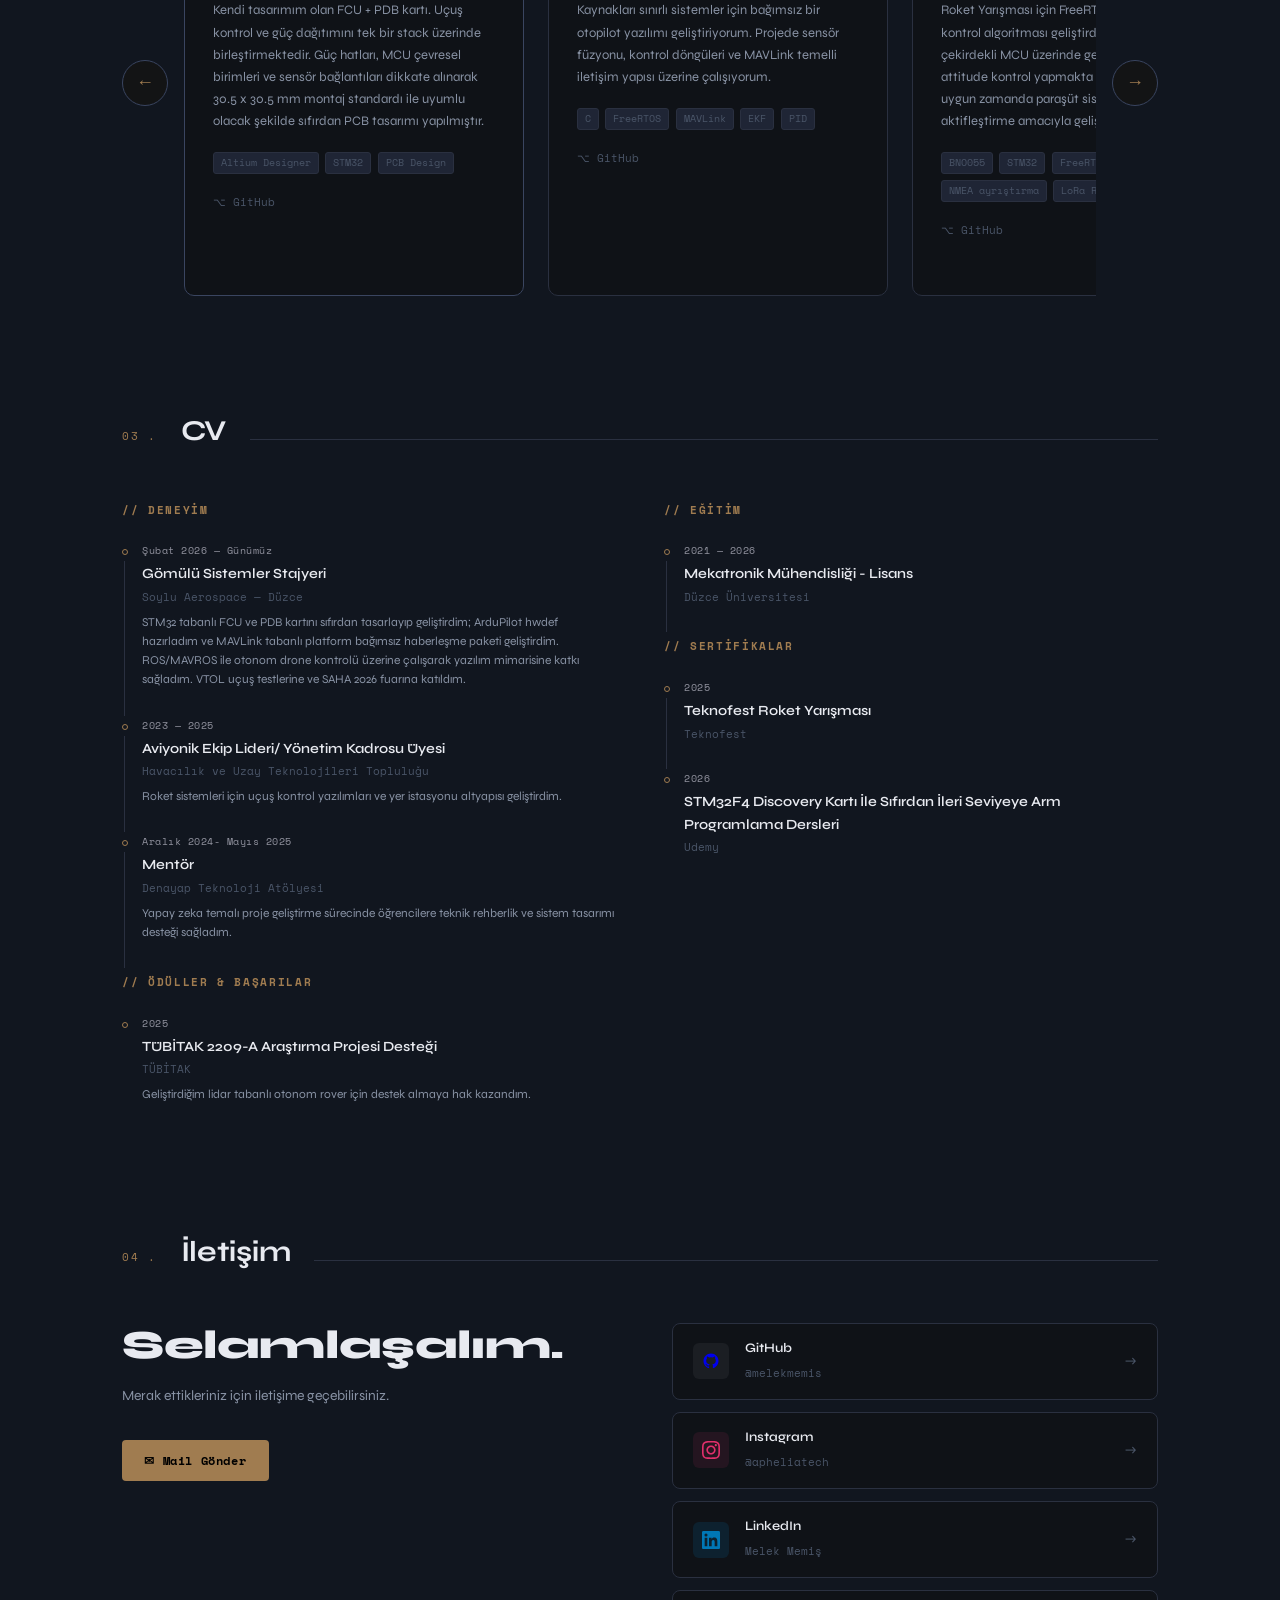
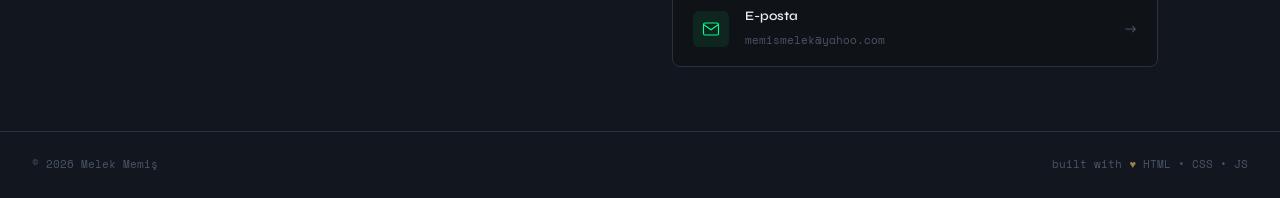
==== commit bec8afb2: "updated project details" ====
--- a/index.html
+++ b/index.html
@@ -15,7 +15,7 @@
 <body>
 
   <nav>
-    <span class="nav-logo">~/melekmemis $</span>
+    <span class="nav-logo">Melek Memiş</span>
     <ul class="nav-links">
       <li><a href="#about">Hakkımda</a></li>
       <li><a href="#projects">Projeler</a></li>
@@ -38,7 +38,7 @@
             STM32 tabanlı gerçek zamanlı kontrol ve otonom sistemler geliştiriyorum.
           </p>
           <div class="btn-row">
-            <a href="cv.pdf" download class="btn btn-primary">↓ CV İndir</a>
+            <a href="MelekMemisCV.pdf" download class="btn btn-primary">↓ CV İndir</a>
             <a href="#projects" class="btn btn-outline">Projelere Bak →</a>
           </div>
           <div class="hero-icon-links">
@@ -54,12 +54,12 @@
                   d="M20.447 20.452h-3.554v-5.569c0-1.328-.027-3.037-1.852-3.037-1.853 0-2.136 1.445-2.136 2.939v5.667H9.351V9h3.414v1.561h.046c.477-.9 1.637-1.85 3.37-1.85 3.601 0 4.267 2.37 4.267 5.455v6.286zM5.337 7.433a2.062 2.062 0 0 1-2.063-2.065 2.064 2.064 0 1 1 2.063 2.065zm1.782 13.019H3.555V9h3.564v11.452zM22.225 0H1.771C.792 0 0 .774 0 1.729v20.542C0 23.227.792 24 1.771 24h20.451C23.2 24 24 23.227 24 22.271V1.729C24 .774 23.2 0 22.222 0h.003z" />
               </svg>
             </a>
-            <a href="https://youtube.com/@" class="hero-icon-link" target="_blank" title="YouTube">
+            <!-- <a href="https://youtube.com/@" class="hero-icon-link" target="_blank" title="YouTube">
               <svg width="18" height="18" viewBox="0 0 24 24" fill="#ff3333">
                 <path
                   d="M23.498 6.186a3.016 3.016 0 0 0-2.122-2.136C19.505 3.545 12 3.545 12 3.545s-7.505 0-9.377.505A3.017 3.017 0 0 0 .502 6.186C0 8.07 0 12 0 12s0 3.93.502 5.814a3.016 3.016 0 0 0 2.122 2.136c1.871.505 9.376.505 9.376.505s7.505 0 9.377-.505a3.015 3.015 0 0 0 2.122-2.136C24 15.93 24 12 24 12s0-3.93-.502-5.814zM9.545 15.568V8.432L15.818 12l-6.273 3.568z" />
               </svg>
-            </a>
+            </a> -->
             <a href="https://instagram.com/apheliatech" class="hero-icon-link" target="_blank" title="Instagram">
               <svg width="18" height="18" viewBox="0 0 24 24" fill="#e1306c">
                 <path
@@ -154,7 +154,7 @@
           <div class="project-card featured" onclick="location.href='project-details.html?project=fcu-pdb'"
             style="cursor: pointer;">
             <div class="project-meta">
-              <span class="project-icon">🔲</span>
+              <span class="project-icon"></span>
               <span class="project-status status-done">Tamamlandı</span>
             </div>
 
@@ -185,7 +185,7 @@
           <div class="project-card" onclick="location.href='project-details.html?project=real-time-autopilot'"
             style="cursor: pointer;">
             <div class="project-meta">
-              <span class="project-icon">🛸</span>
+              <span class="project-icon"></span>
               <span class="project-status status-active">Aktif Geliştirme</span>
             </div>
 
@@ -216,7 +216,7 @@
           <div class="project-card" onclick="location.href='project-details.html?project=stm32-flight-control'"
             style="cursor: pointer;">
             <div class="project-meta">
-              <span class="project-icon">🚀</span>
+              <span class="project-icon"></span>
               <span class="project-status status-done">Tamamlandı</span>
             </div>
 
@@ -248,15 +248,16 @@
           <div class="project-card" onclick="location.href='project-details.html?project=cubesat-software'"
             style="cursor: pointer;">
             <div class="project-meta">
-              <span class="project-icon">🛰️</span>
-              <span class="project-status status-dev">Geliştiriliyor</span>
+              <span class="project-icon"></span>
+              <span class="project-status status-done">Tamamlandı</span>
             </div>
 
             <div class="project-title">CubeSat Yazılım Geliştirme</div>
 
             <p class="project-desc">
-              CubeSat projesi kapsamında ADCS, haberleşme ve kartlar arası iletişim altyapısını geliştiriyorum. Reaction
-              wheel tabanlı yön kontrolü ve yer istasyonu ile veri aktarımı üzerine çalışıyorum.
+              4 kartlı dağıtık bir CubeSat mimarisi geliştirdim: kartlar arası haberleşme CAN bus, yer
+              istasyonuna veri aktarımı LoRa ile sağlanıyor. Sensör verileri (IMU, barometre, GPS) Kalman
+              filtresiyle işleniyor, güç tüketimi INA219 ile izlenip SD karta kaydediliyor.
             </p>
 
             <div class="project-tags">
@@ -271,7 +272,7 @@
           <div class="project-card" onclick="location.href='project-details.html?project=autonomous-rover'"
             style="cursor: pointer;">
             <div class="project-meta">
-              <span class="project-icon">🤖</span>
+              <span class="project-icon"></span>
               <span class="project-status status-active">Aktif</span>
             </div>
 
@@ -386,7 +387,7 @@
                 class="social-handle">@melekmemis</span></div>
             <span class="social-arrow">→</span>
           </a>
-          <a href="https://youtube.com/@" class="social-link" target="_blank">
+          <!-- <a href="https://youtube.com/@" class="social-link" target="_blank">
             <div class="social-icon yt"><svg width="18" height="18" viewBox="0 0 24 24" fill="#ff3333">
                 <path
                   d="M23.498 6.186a3.016 3.016 0 0 0-2.122-2.136C19.505 3.545 12 3.545 12 3.545s-7.505 0-9.377.505A3.017 3.017 0 0 0 .502 6.186C0 8.07 0 12 0 12s0 3.93.502 5.814a3.016 3.016 0 0 0 2.122 2.136c1.871.505 9.376.505 9.376.505s7.505 0 9.377-.505a3.015 3.015 0 0 0 2.122-2.136C24 15.93 24 12 24 12s0-3.93-.502-5.814zM9.545 15.568V8.432L15.818 12l-6.273 3.568z" />
@@ -394,7 +395,7 @@
             <div class="social-info"><span class="social-name">YouTube</span><span
                 class="social-handle">@memismelek</span></div>
             <span class="social-arrow">→</span>
-          </a>
+          </a> -->
           <a href="https://instagram.com/apheliatech" class="social-link" target="_blank">
             <div class="social-icon ig"><svg width="18" height="18" viewBox="0 0 24 24" fill="#e1306c">
                 <path
@@ -429,8 +430,8 @@
   </section>
 
   <footer>
-    <span class="footer-copy">© 2025 Melek Memiş</span>
-    <span class="footer-built">built with <span>♥</span> — pure HTML</span>
+    <span class="footer-copy">© 2026 Melek Memiş</span>
+    <span class="footer-built">built with <span>♥</span> HTML • CSS • JS</span>
   </footer>
 
   <script src="script.js"></script>
--- a/style.css
+++ b/style.css
@@ -1,14 +1,14 @@
 :root {
-  --bg: #0a0c0f;
+  --bg: #11161f;
   --bg2: #0f1217;
   --surface: #1a1f2e;
   --surface2: #1f2535;
   --border: #2a3040;
   --border2: #3a4560;
-  --accent: #00d4ff;
-  --accent2: #0099cc;
-  --accent3: #00ff88;
-  --warn: #ff6b35;
+  --accent: #a07c50;
+  --accent2: #9394a0;
+  --accent3: #869b84;
+  --warn: #6e4d40;
   --text: #e8eaf0;
   --text2: #8892a4;
   --text3: #4a5568;
@@ -35,9 +35,9 @@
   content: '';
   position: fixed;
   inset: 0;
-  background-image:
+  /* background-image:
     linear-gradient(var(--border) 1px, transparent 1px),
-    linear-gradient(90deg, var(--border) 1px, transparent 1px);
+    linear-gradient(90deg, var(--border) 1px, transparent 1px); */
   background-size: 60px 60px;
   opacity: 0.15;
   pointer-events: none;
@@ -89,7 +89,7 @@
   transition: all 0.2s; cursor: pointer; border: none;
 }
 .btn-primary { background: var(--accent); color: #000; font-weight: 700; }
-.btn-primary:hover { background: #33ddff; transform: translateY(-1px); }
+.btn-primary:hover { background: #3b2f21; transform: translateY(-1px); }
 .btn-outline { background: transparent; color: var(--text2); border: 1px solid var(--border2); }
 .btn-outline:hover { border-color: var(--accent); color: var(--accent); transform: translateY(-1px); }
 
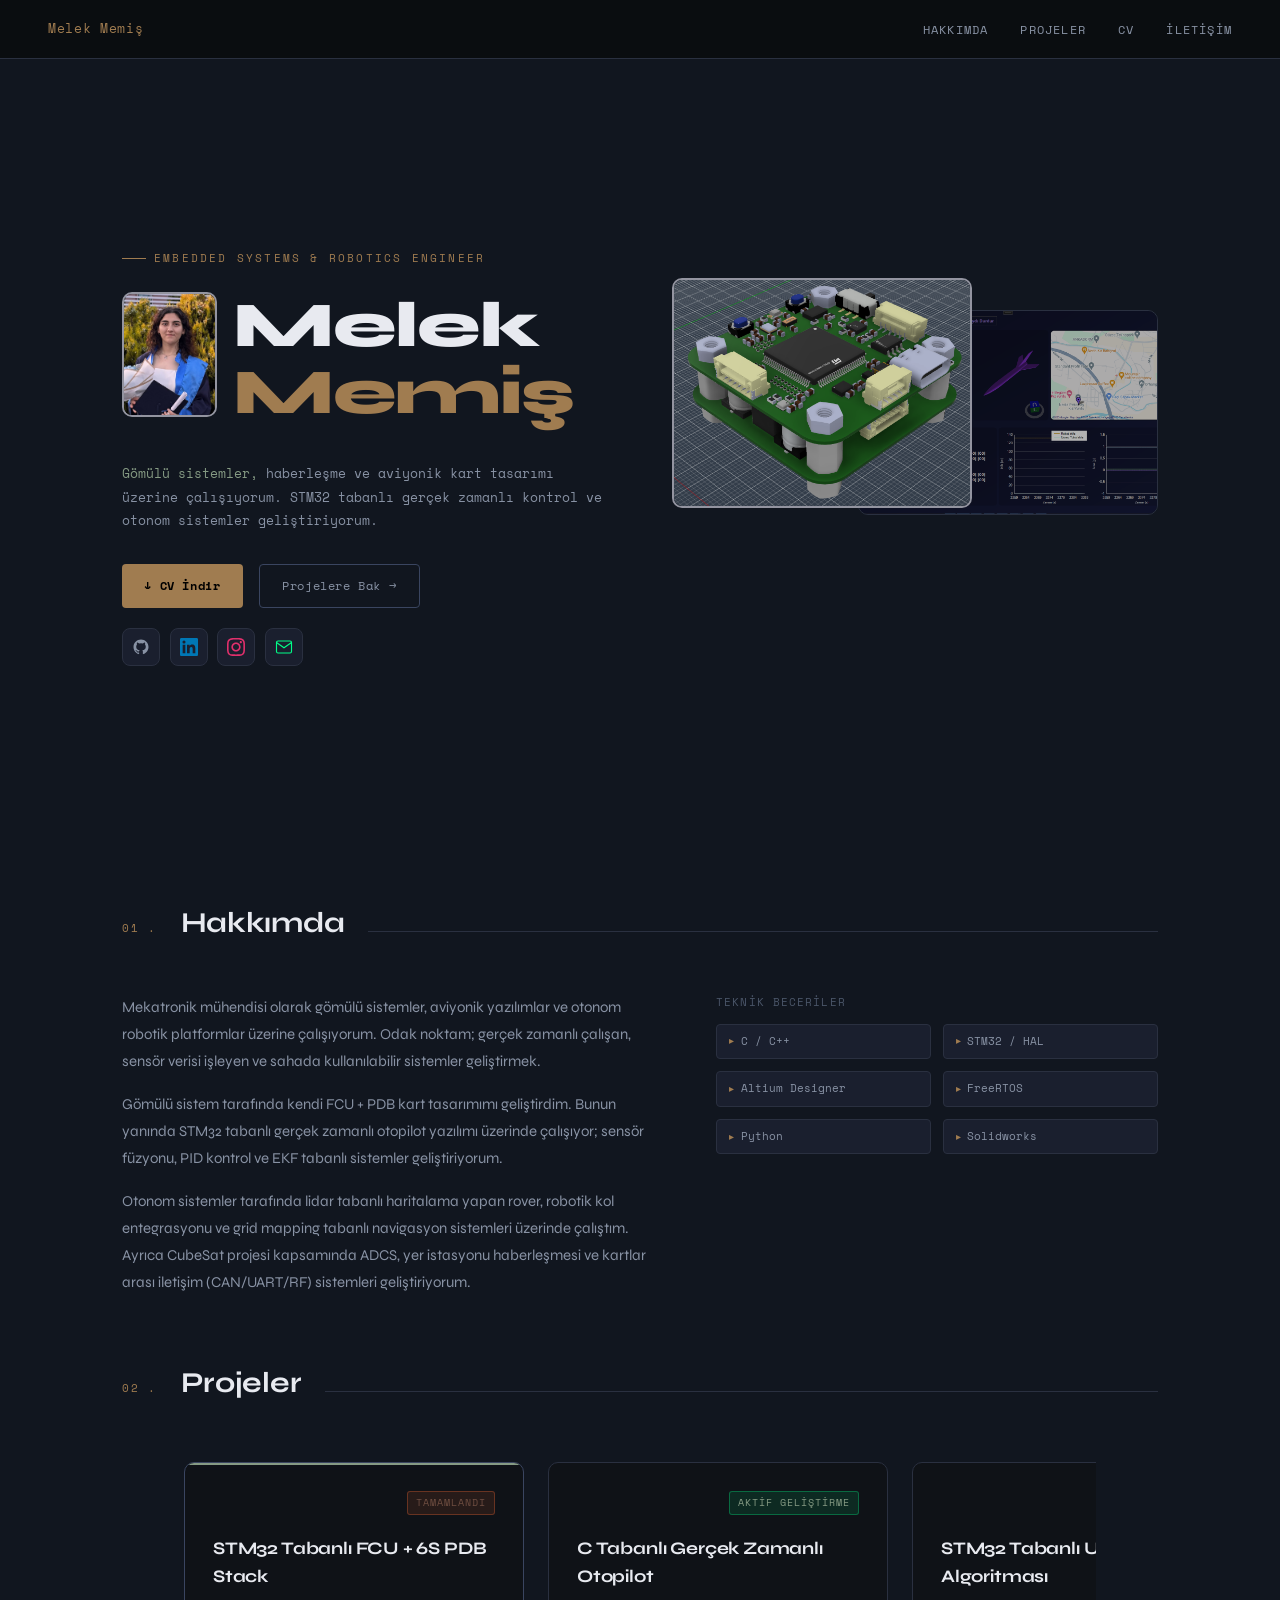
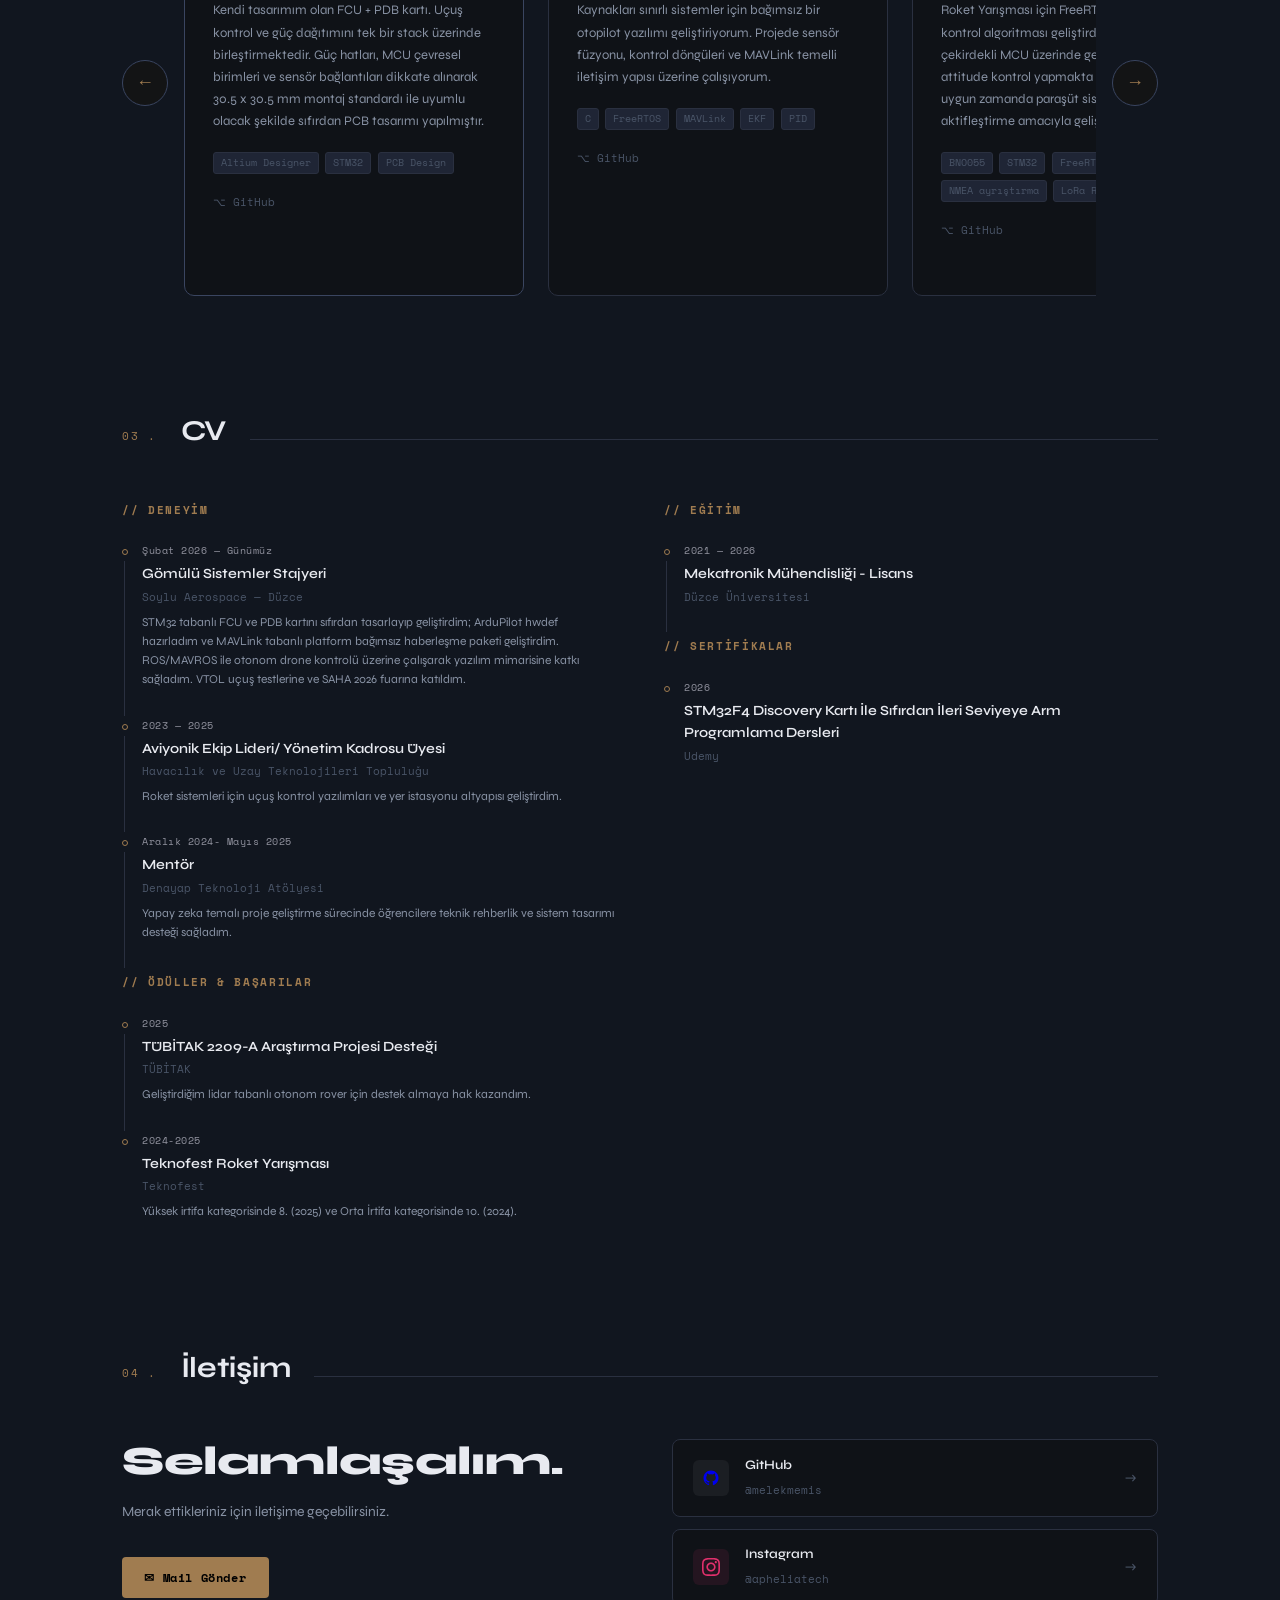
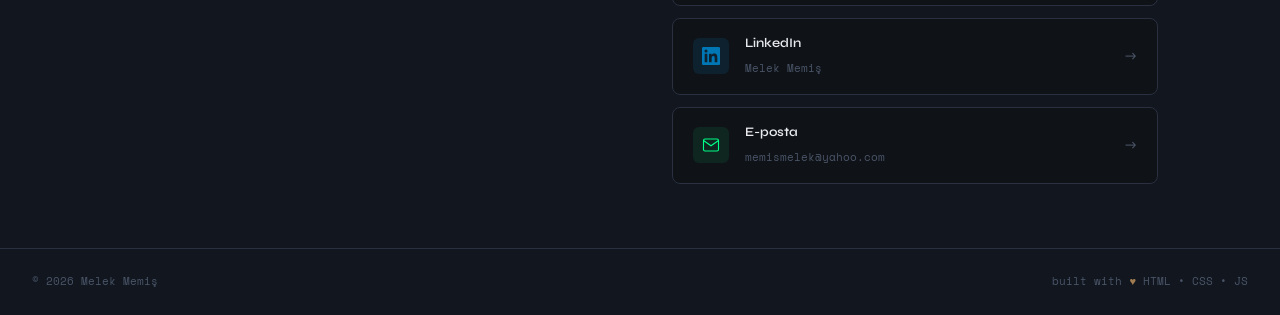
==== commit 8b1d8e7e: "project details updated and added media" ====
--- a/index.html
+++ b/index.html
@@ -30,7 +30,7 @@
         <div>
           <div class="hero-tag">Embedded Systems & Robotıcs Engıneer</div>
           <div class="btn-row">
-            <img src="profile.png" width="95" height="125" class="hero-img-radius" ;>
+            <img src="profile.png" width="95" height="125" class="hero-img-radius">
             <h1>Melek<br><span>Memiş</span></h1>
           </div>
           <p class="hero-sub">
@@ -245,35 +245,11 @@
           </div>
 
           <!-- PROJECT 4 -->
-          <div class="project-card" onclick="location.href='project-details.html?project=cubesat-software'"
-            style="cursor: pointer;">
-            <div class="project-meta">
-              <span class="project-icon"></span>
-              <span class="project-status status-done">Tamamlandı</span>
-            </div>
-
-            <div class="project-title">CubeSat Yazılım Geliştirme</div>
-
-            <p class="project-desc">
-              4 kartlı dağıtık bir CubeSat mimarisi geliştirdim: kartlar arası haberleşme CAN bus, yer
-              istasyonuna veri aktarımı LoRa ile sağlanıyor. Sensör verileri (IMU, barometre, GPS) Kalman
-              filtresiyle işleniyor, güç tüketimi INA219 ile izlenip SD karta kaydediliyor.
-            </p>
-
-            <div class="project-tags">
-              <span class="tag">CubeSat</span>
-              <span class="tag">ADCS</span>
-              <span class="tag">CAN</span>
-              <span class="tag">STM32</span>
-            </div>
-          </div>
-
-          <!-- PROJECT 5 -->
           <div class="project-card" onclick="location.href='project-details.html?project=autonomous-rover'"
             style="cursor: pointer;">
             <div class="project-meta">
               <span class="project-icon"></span>
-              <span class="project-status status-active">Aktif</span>
+              <span class="project-status status-active">Aktif Geliştirme</span>
             </div>
 
             <div class="project-title"> Tübitak 2209-A Destekli Otonom Rover</div>
@@ -289,6 +265,27 @@
               <span class="tag">Lidar</span>
               <span class="tag">Grid Mapping</span>
               <span class="tag">Ters Kinematik</span>
+              <span class="tag">STM32</span>
+            </div>
+          </div>
+
+          <!-- PROJECT 5 -->
+          <div class="project-card" onclick="location.href='project-details.html?project=cubesat-software'"
+            style="cursor: pointer;">
+            <div class="project-meta">
+              <span class="project-icon"></span>
+              <span class="project-status status-done">Tamamlandı</span>
+            </div>
+
+            <div class="project-title">CubeSat Yazılım Geliştirme</div>
+
+            <p class="project-desc">
+              4 kartlı, dağıtık bir CubeSat yazılımı geliştirdim: yer istasyonu, haberleşme, sensör ve merkezi işlem katmanları. Kartlar arası veri alışverişi CAN bus üzerinden, yer istasyonuna telemetri aktarımı ise LoRa downlink ile sağlanıyor. Sensör kartı IMU, barometre ve GPS verilerini işlerken; merkezi kart INA219 ile güç tüketimini izliyor ve tüm veriyi SD karta kaydediyor.
+            </p>
+
+            <div class="project-tags">
+              <span class="tag">CubeSat</span>
+              <span class="tag">CAN</span>
               <span class="tag">STM32</span>
             </div>
           </div>
@@ -340,6 +337,12 @@
             <div class="cv-place">TÜBİTAK</div>
             <div class="cv-detail">Geliştirdiğim lidar tabanlı otonom rover için destek almaya hak kazandım.</div>
           </div>
+          <div class="cv-item">
+            <div class="cv-date">2024-2025</div>
+            <div class="cv-role">Teknofest Roket Yarışması</div>
+            <div class="cv-place">Teknofest</div>
+            <div class="cv-detail">Yüksek irtifa kategorisinde 8. (2025) ve Orta İrtifa kategorisinde 10. (2024).</div>
+          </div>
         </div>
         <div class="cv-col">
           <h3>// Eğitim</h3>
@@ -349,11 +352,6 @@
             <div class="cv-place">Düzce Üniversitesi</div>
           </div>
           <h3 style="margin-top:2rem;">// Sertifikalar</h3>
-          <div class="cv-item">
-            <div class="cv-date">2025</div>
-            <div class="cv-role">Teknofest Roket Yarışması</div>
-            <div class="cv-place">Teknofest</div>
-          </div>
           <div class="cv-item">
             <div class="cv-date">2026</div>
             <div class="cv-role">STM32F4 Discovery Kartı İle Sıfırdan İleri Seviyeye Arm Programlama Dersleri</div>
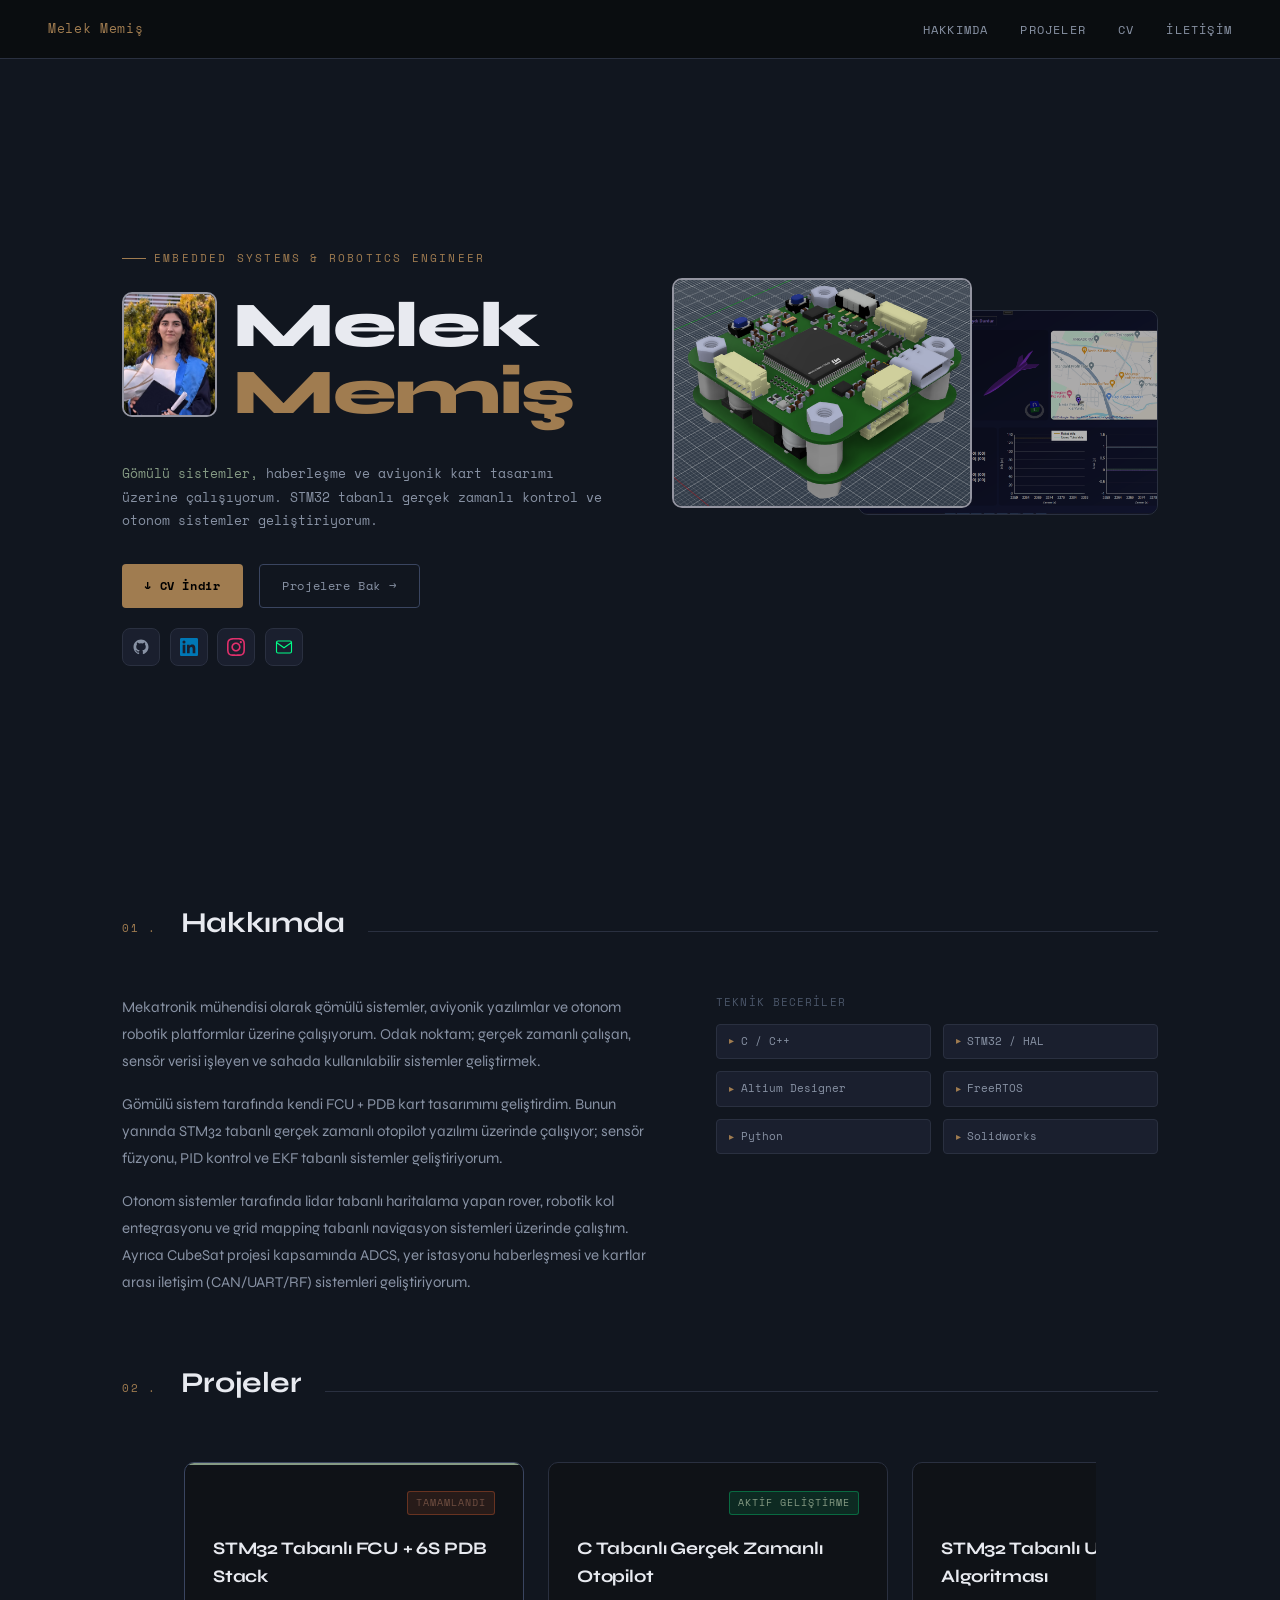
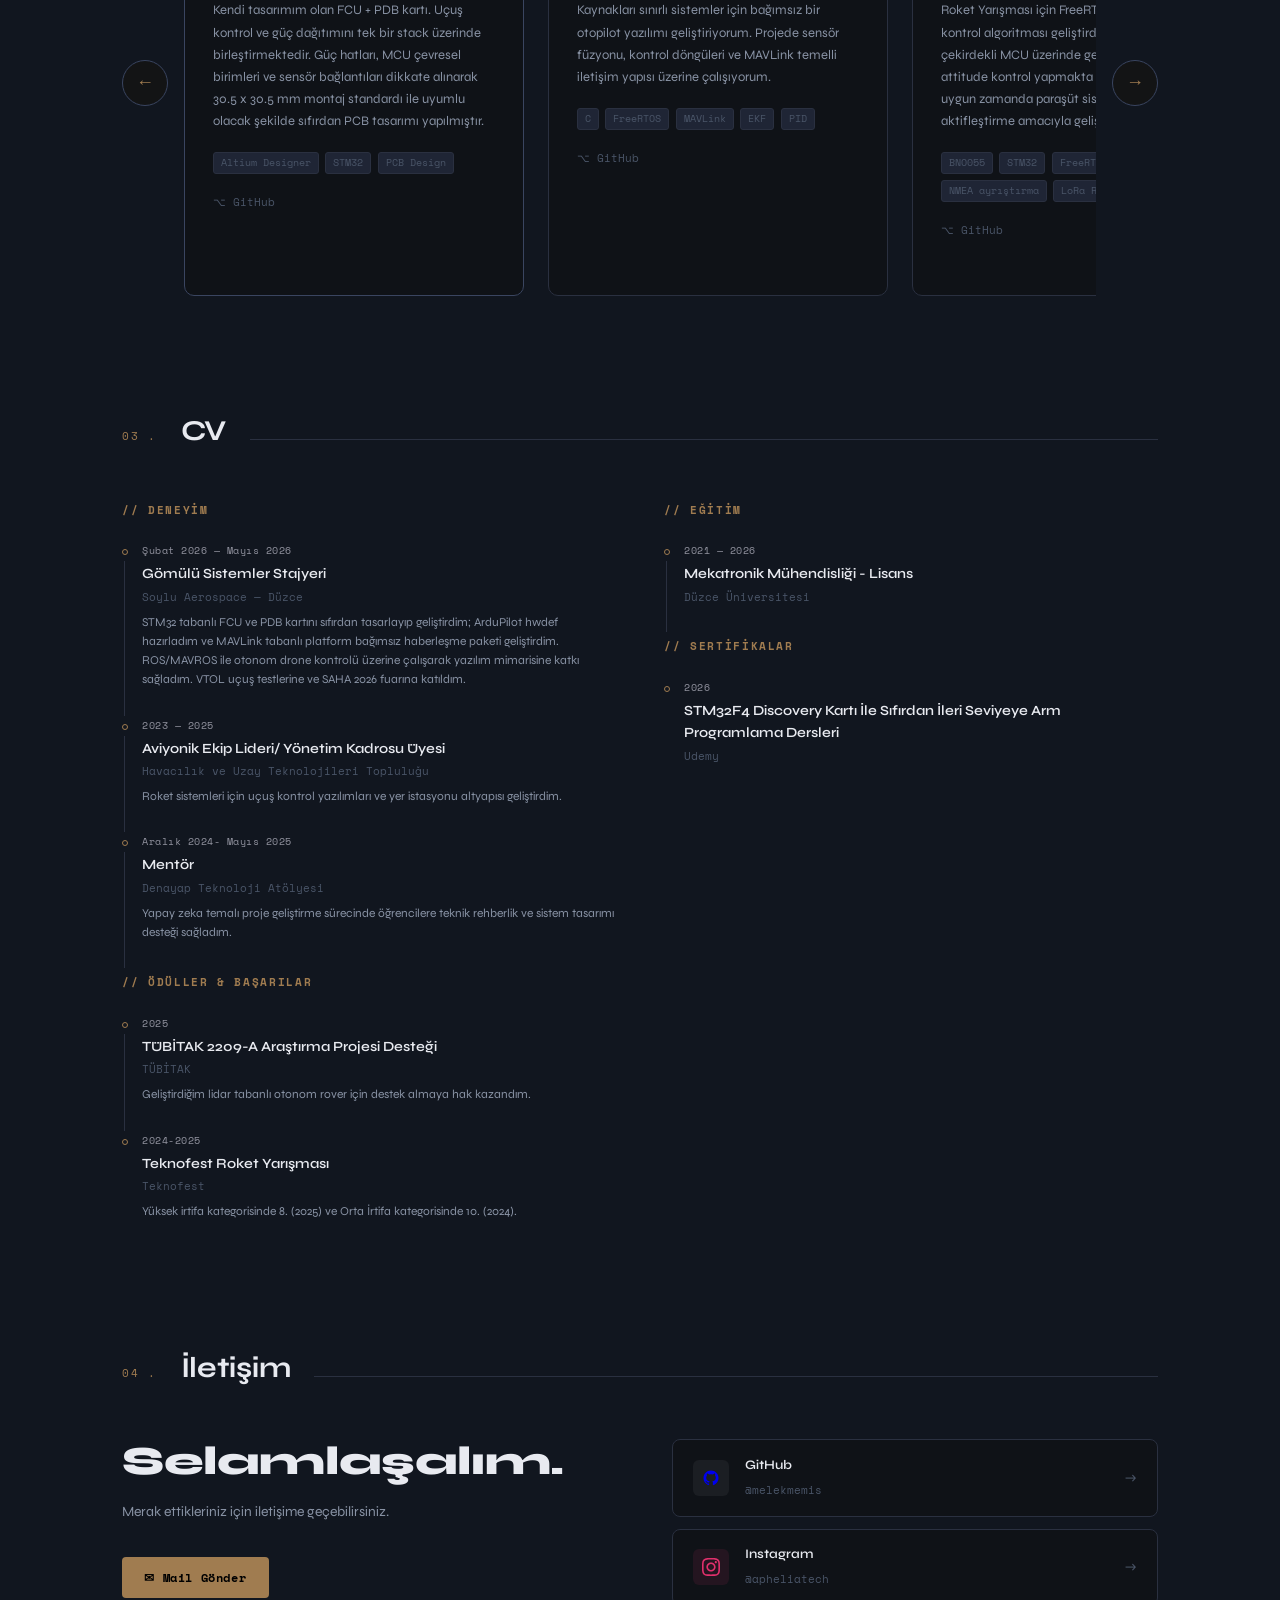
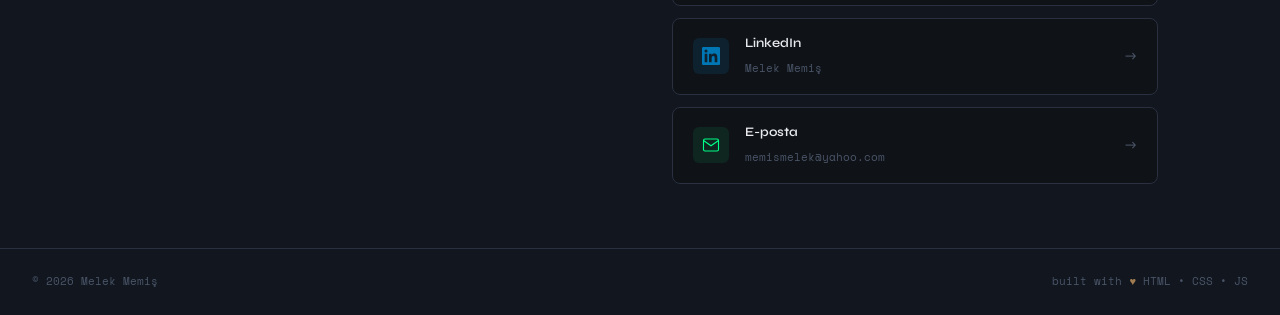
==== commit 8df64c5e: "internship date updated" ====
--- a/index.html
+++ b/index.html
@@ -308,7 +308,7 @@
         <div class="cv-col">
           <h3>// Deneyim</h3>
           <div class="cv-item">
-            <div class="cv-date">Şubat 2026 — Günümüz</div>
+            <div class="cv-date">Şubat 2026 — Mayıs 2026</div>
             <div class="cv-role">Gömülü Sistemler Stajyeri</div>
             <div class="cv-place">Soylu Aerospace — Düzce</div>
             <div class="cv-detail">STM32 tabanlı FCU ve PDB kartını sıfırdan tasarlayıp geliştirdim; ArduPilot hwdef
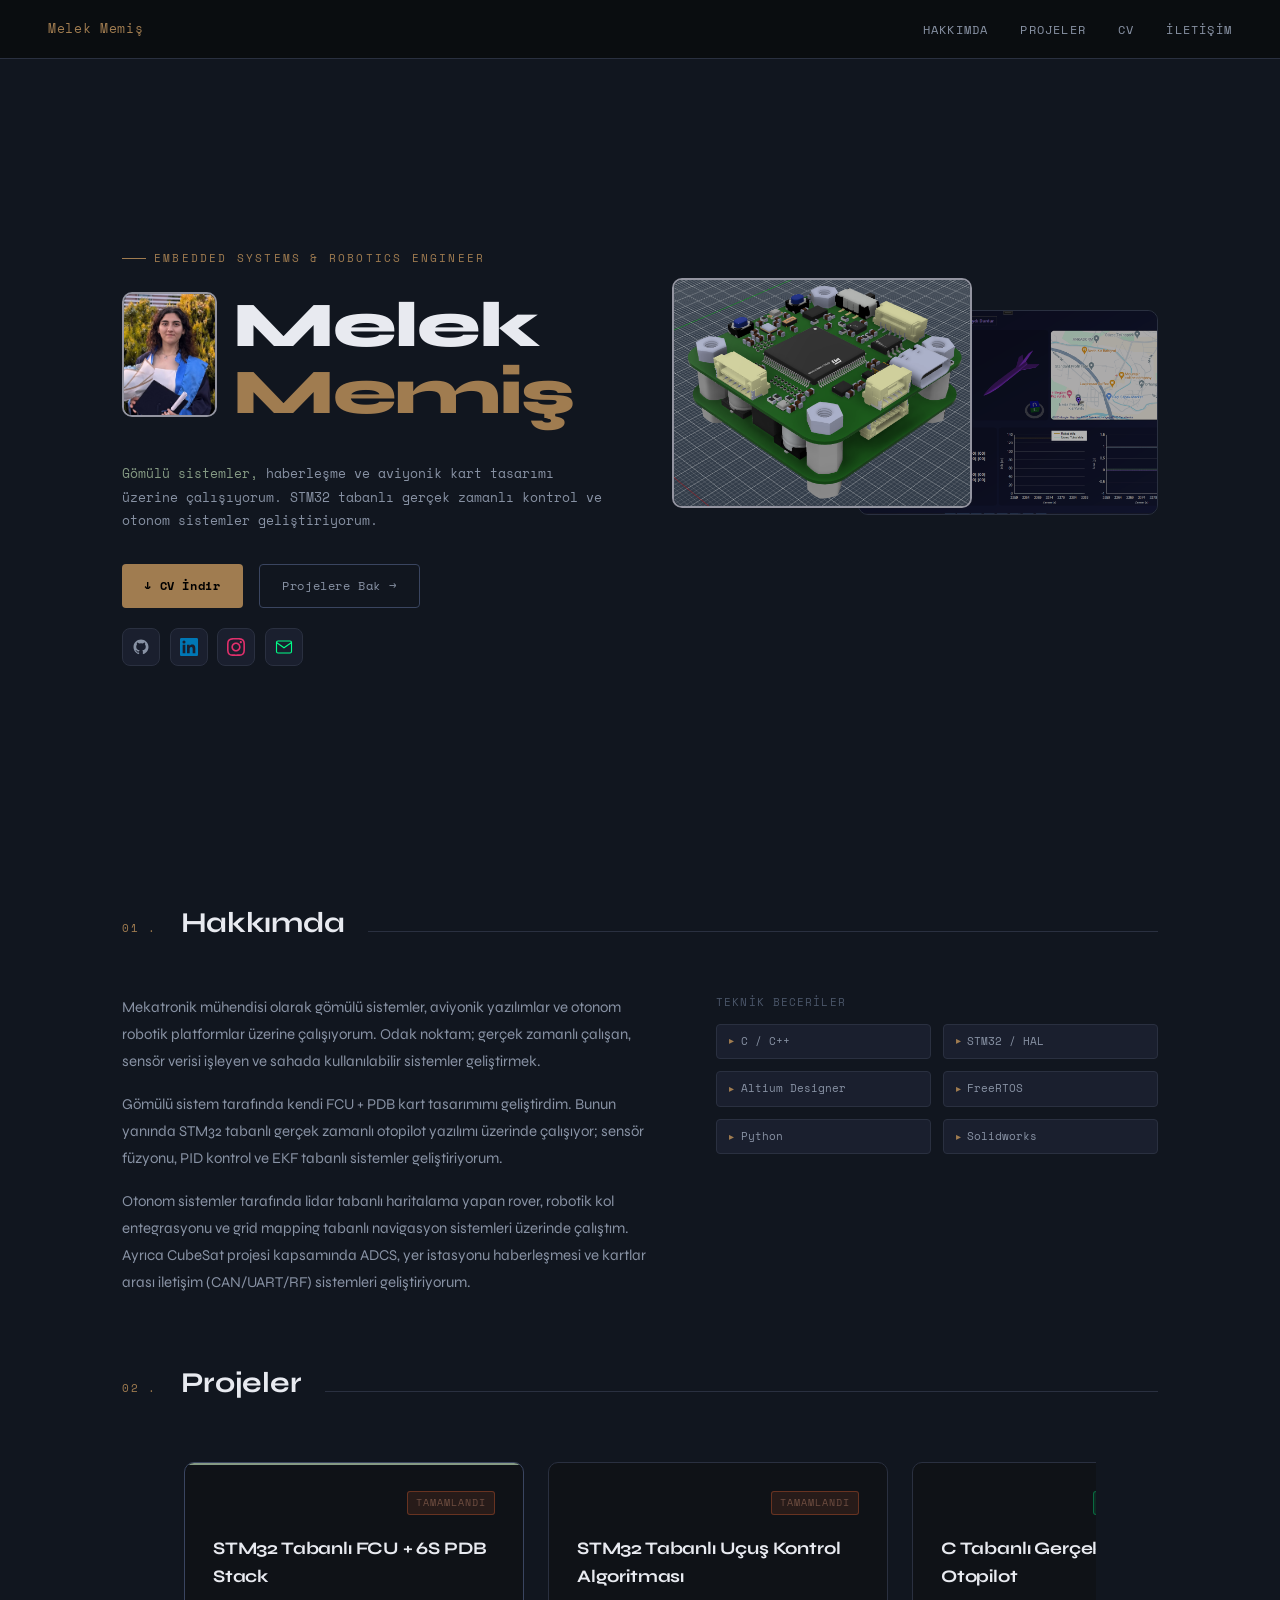
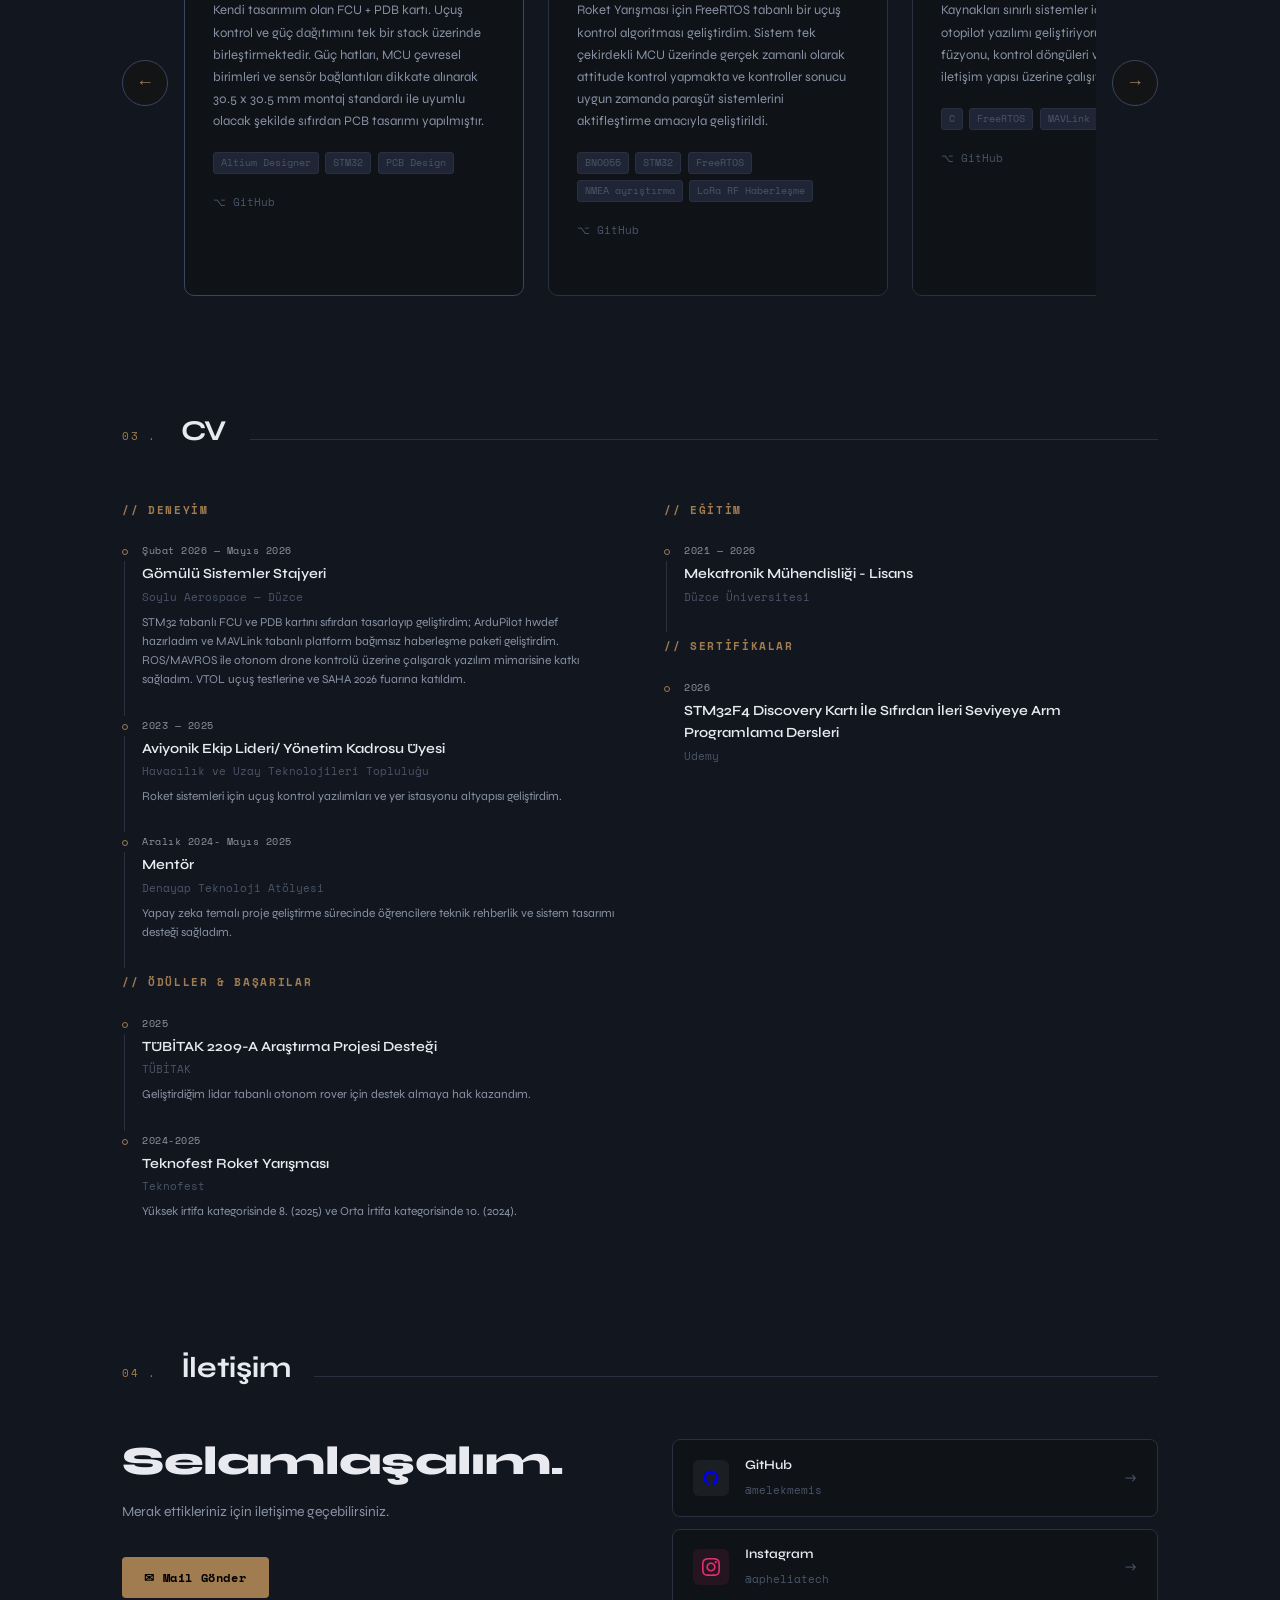
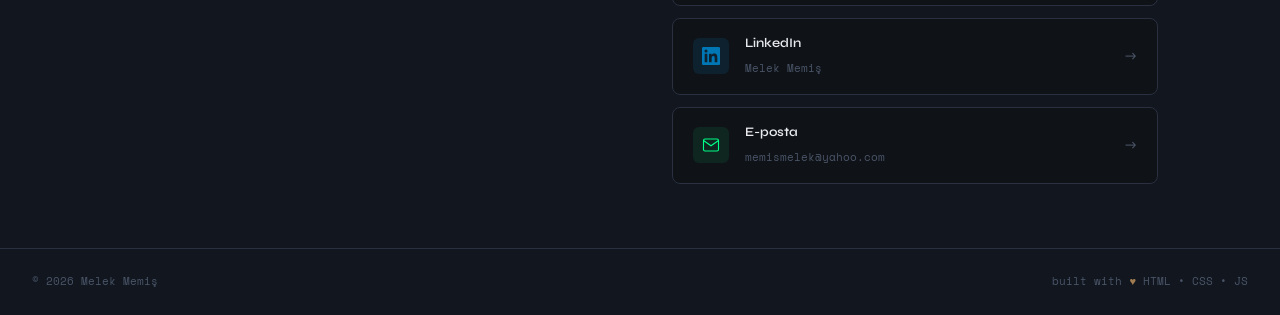
==== commit e16ae2f5: "ukb project details updated" ====
--- a/index.html
+++ b/index.html
@@ -182,6 +182,38 @@
           </div>
 
           <!-- PROJECT 2 -->
+          <div class="project-card" onclick="location.href='project-details.html?project=stm32-flight-control'"
+            style="cursor: pointer;">
+            <div class="project-meta">
+              <span class="project-icon"></span>
+              <span class="project-status status-done">Tamamlandı</span>
+            </div>
+
+            <div class="project-title">STM32 Tabanlı Uçuş Kontrol Algoritması</div>
+
+            <p class="project-desc">
+              Roket Yarışması için FreeRTOS tabanlı bir uçuş kontrol algoritması geliştirdim.
+              Sistem tek çekirdekli MCU üzerinde gerçek zamanlı olarak attitude kontrol yapmakta ve kontroller sonucu
+              uygun zamanda paraşüt sistemlerini aktifleştirme amacıyla geliştirildi.
+            </p>
+
+            <div class="project-tags">
+              <span class="tag">BNO055</span>
+              <span class="tag">STM32</span>
+              <span class="tag">FreeRTOS</span>
+              <span class="tag">NMEA ayrıştırma</span>
+              <span class="tag">LoRa RF Haberleşme</span>
+            </div>
+
+            <div class="project-links">
+              <a href="https://github.com/melekmemis/UKBAlgFreeRTOS" class="project-link" target="_blank"
+                onclick="event.stopPropagation();">
+                ⌥ GitHub
+              </a>
+            </div>
+          </div>
+
+          <!-- PROJECT 3 -->
           <div class="project-card" onclick="location.href='project-details.html?project=real-time-autopilot'"
             style="cursor: pointer;">
             <div class="project-meta">
@@ -206,38 +238,6 @@
 
             <div class="project-links">
               <a href="https://github.com/melekmemis/droneP" class="project-link" target="_blank"
-                onclick="event.stopPropagation();">
-                ⌥ GitHub
-              </a>
-            </div>
-          </div>
-
-          <!-- PROJECT 3 -->
-          <div class="project-card" onclick="location.href='project-details.html?project=stm32-flight-control'"
-            style="cursor: pointer;">
-            <div class="project-meta">
-              <span class="project-icon"></span>
-              <span class="project-status status-done">Tamamlandı</span>
-            </div>
-
-            <div class="project-title">STM32 Tabanlı Uçuş Kontrol Algoritması</div>
-
-            <p class="project-desc">
-              Roket Yarışması için FreeRTOS tabanlı bir uçuş kontrol algoritması geliştirdim.
-              Sistem tek çekirdekli MCU üzerinde gerçek zamanlı olarak attitude kontrol yapmakta ve kontroller sonucu
-              uygun zamanda paraşüt sistemlerini aktifleştirme amacıyla geliştirildi.
-            </p>
-
-            <div class="project-tags">
-              <span class="tag">BNO055</span>
-              <span class="tag">STM32</span>
-              <span class="tag">FreeRTOS</span>
-              <span class="tag">NMEA ayrıştırma</span>
-              <span class="tag">LoRa RF Haberleşme</span>
-            </div>
-
-            <div class="project-links">
-              <a href="https://github.com/melekmemis/UKBAlgFreeRTOS" class="project-link" target="_blank"
                 onclick="event.stopPropagation();">
                 ⌥ GitHub
               </a>
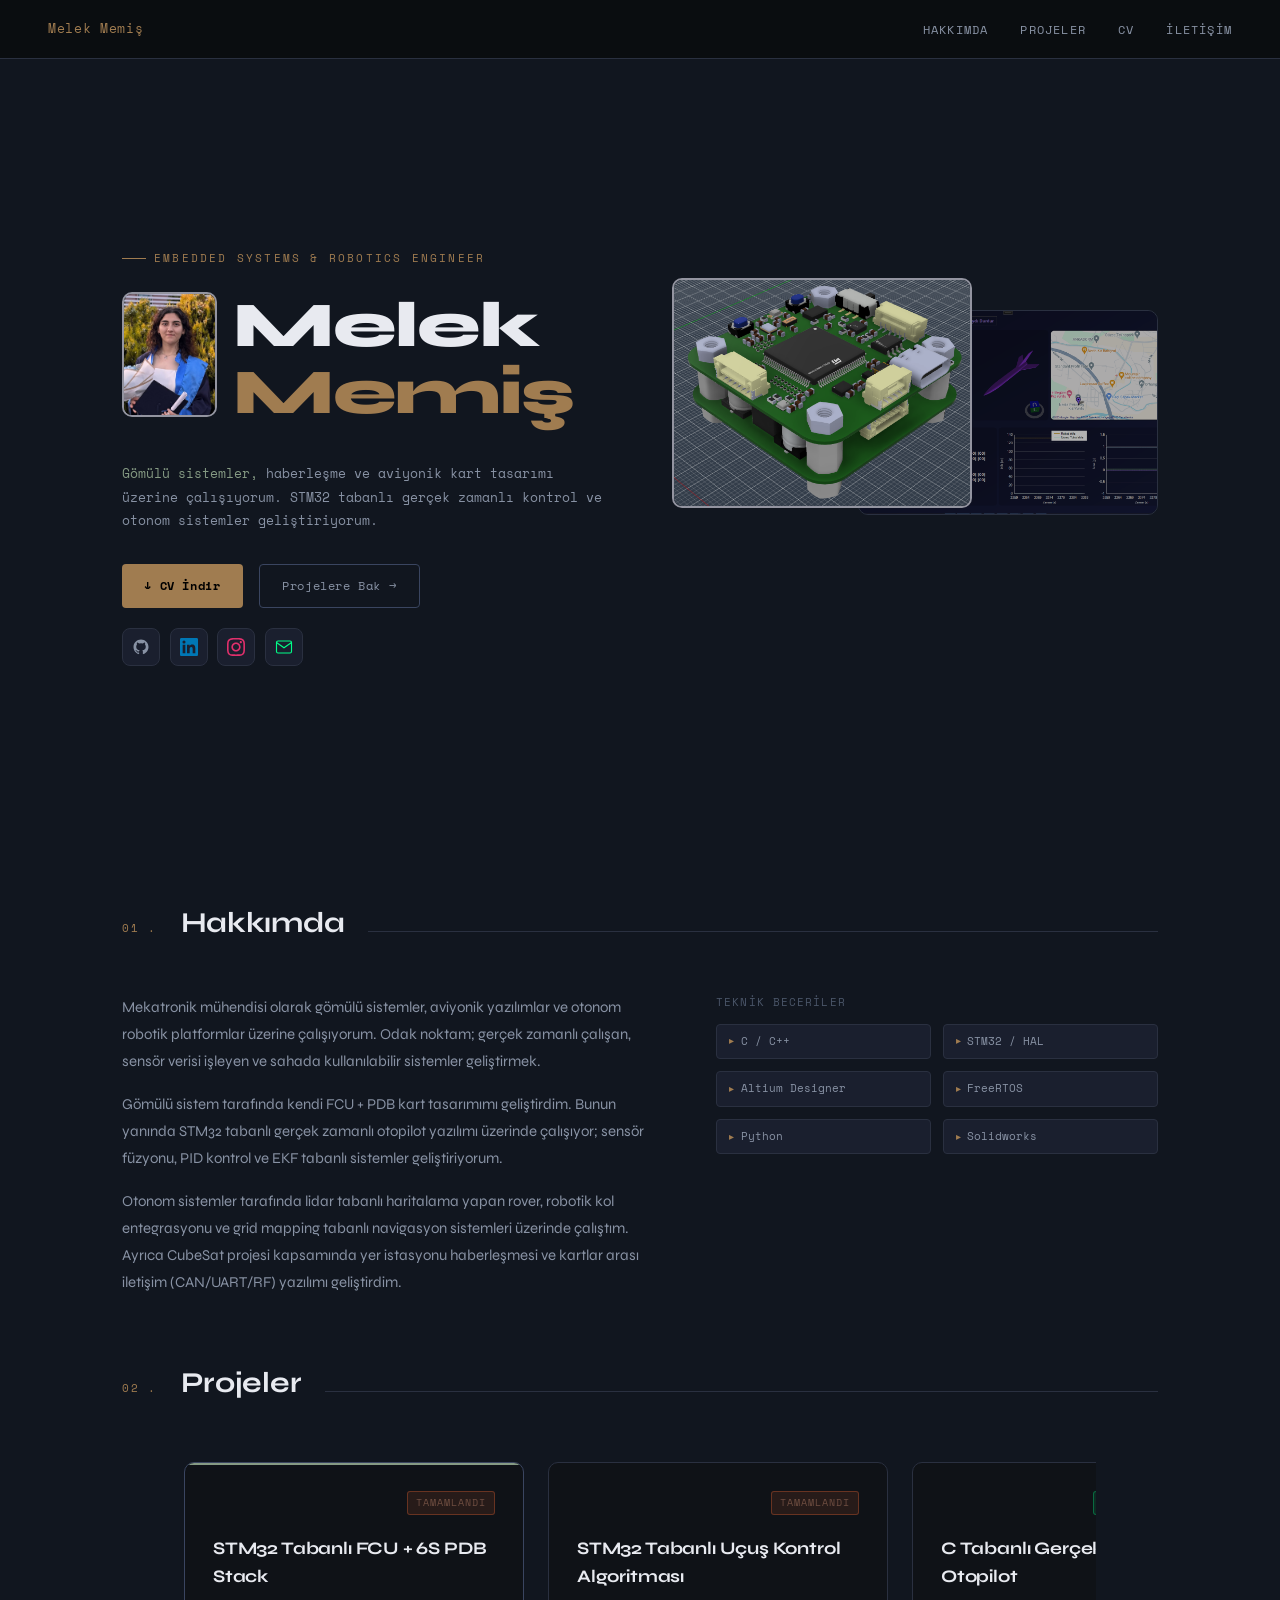
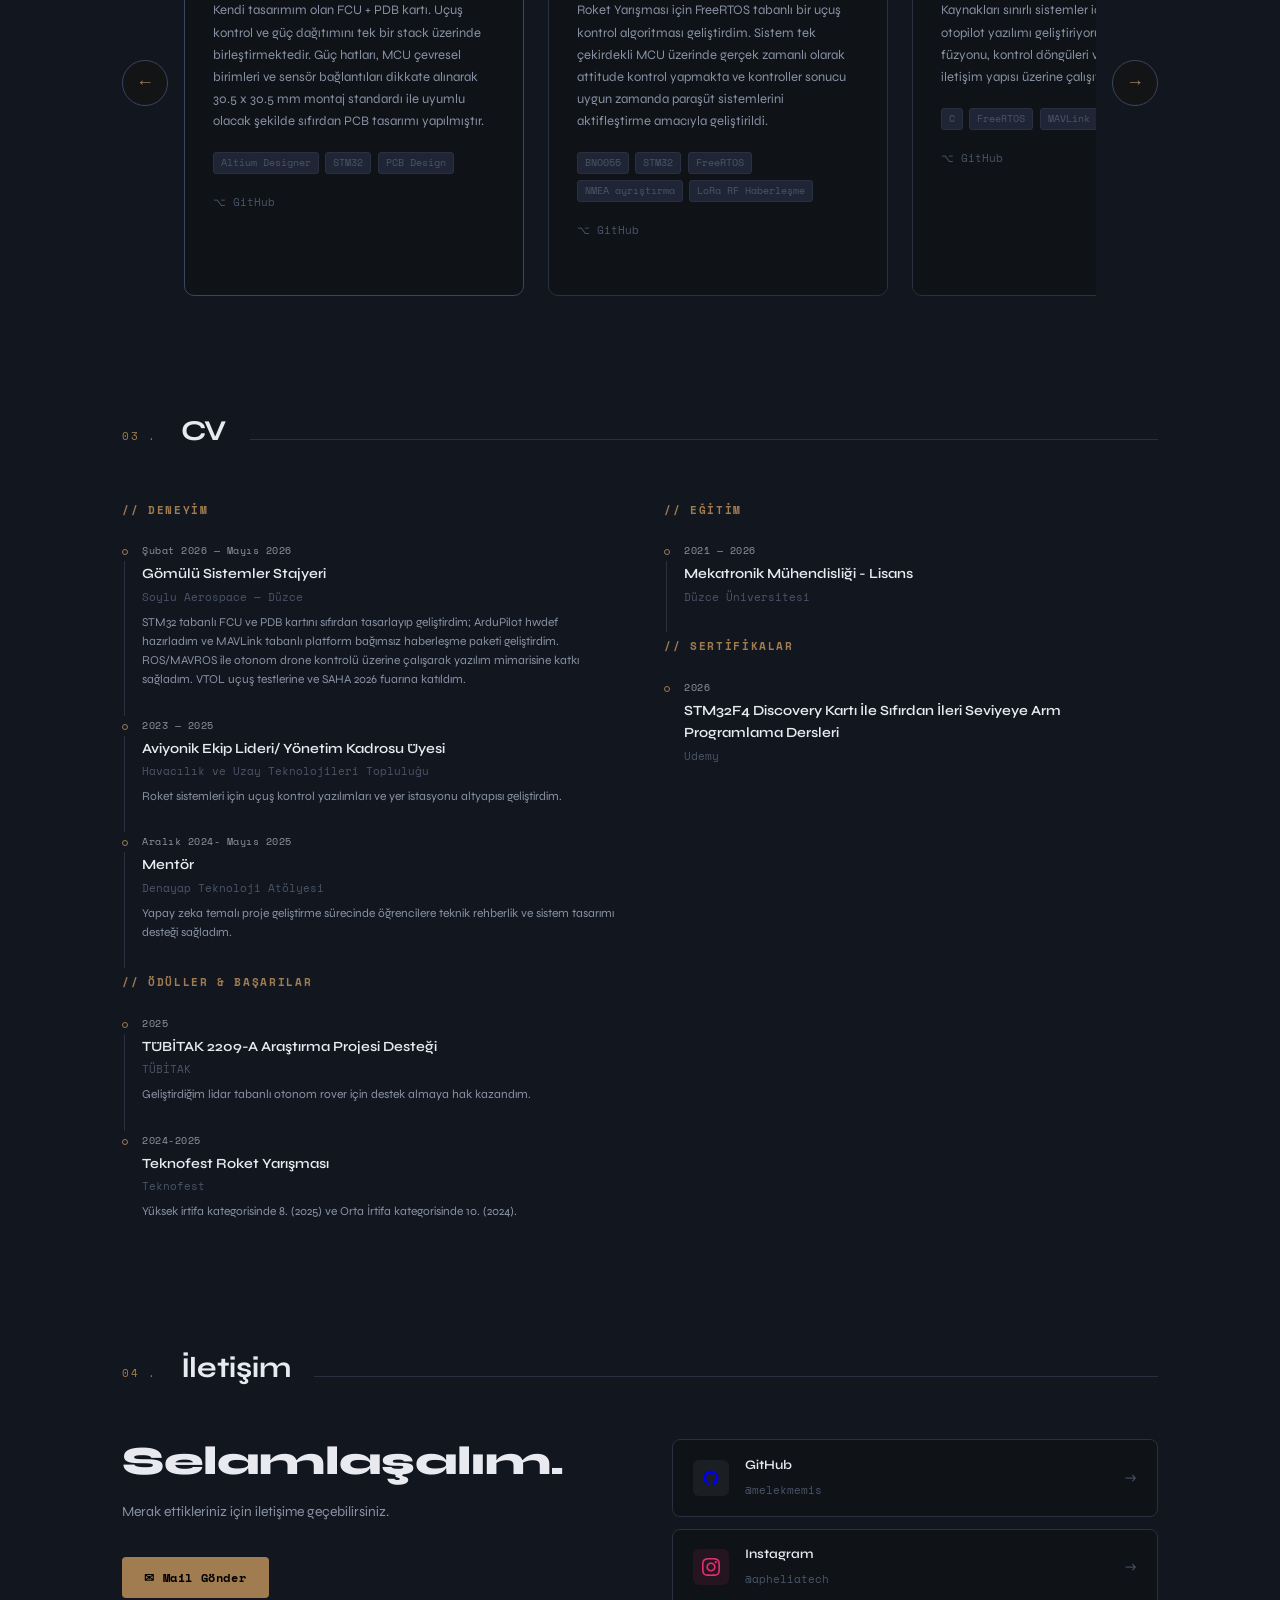
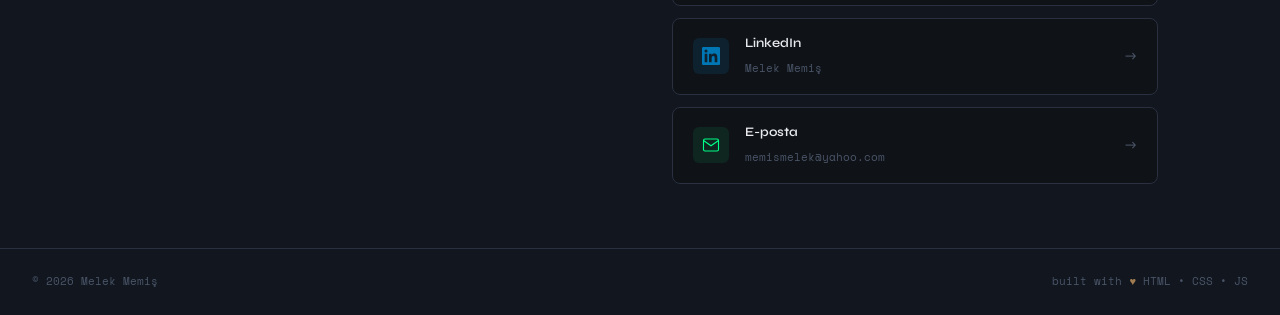
==== commit 2f8fb7bf: "about updated" ====
--- a/index.html
+++ b/index.html
@@ -116,8 +116,8 @@
           <p>
             Otonom sistemler tarafında lidar tabanlı haritalama yapan rover, robotik kol entegrasyonu ve grid mapping
             tabanlı
-            navigasyon sistemleri üzerinde çalıştım. Ayrıca CubeSat projesi kapsamında ADCS, yer istasyonu haberleşmesi
-            ve kartlar arası iletişim (CAN/UART/RF) sistemleri geliştiriyorum.
+            navigasyon sistemleri üzerinde çalıştım. Ayrıca CubeSat projesi kapsamında yer istasyonu haberleşmesi
+            ve kartlar arası iletişim (CAN/UART/RF) yazılımı geliştirdim.
           </p>
         </div>
         <div class="fade-in">
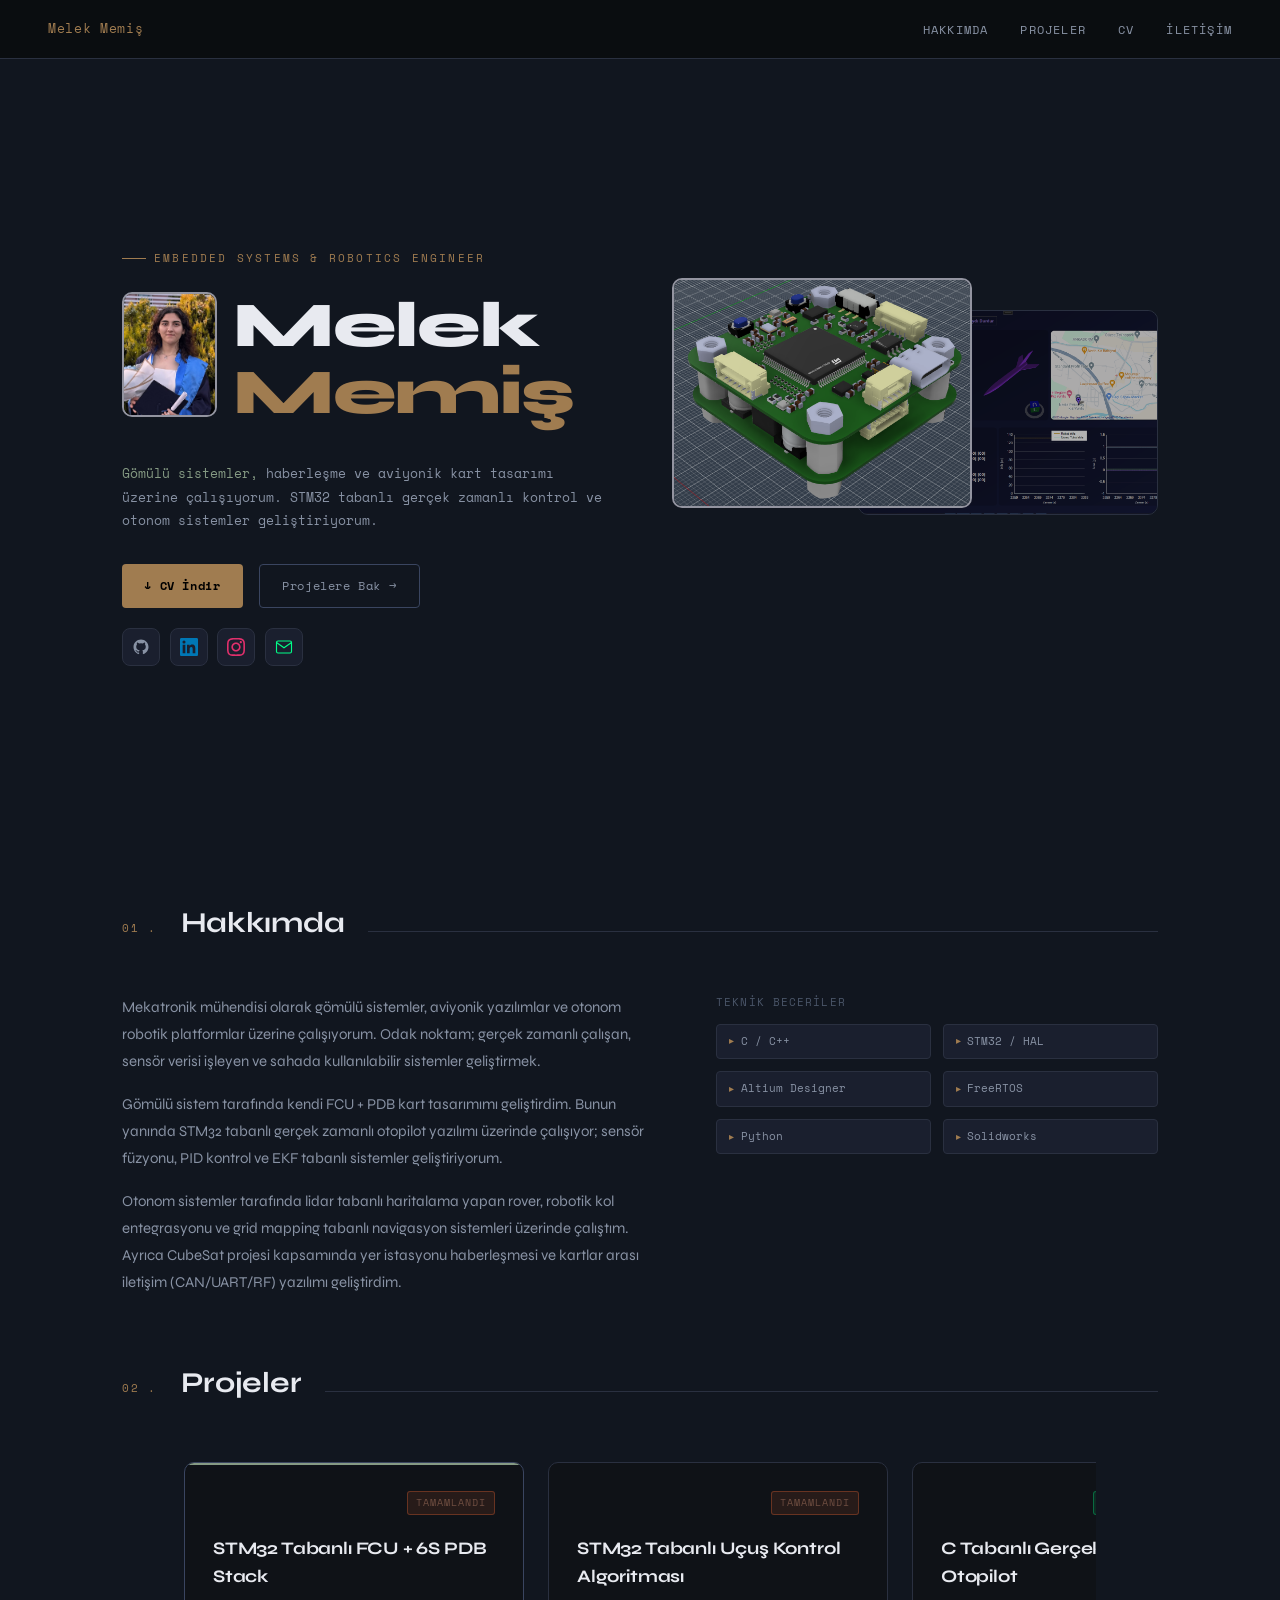
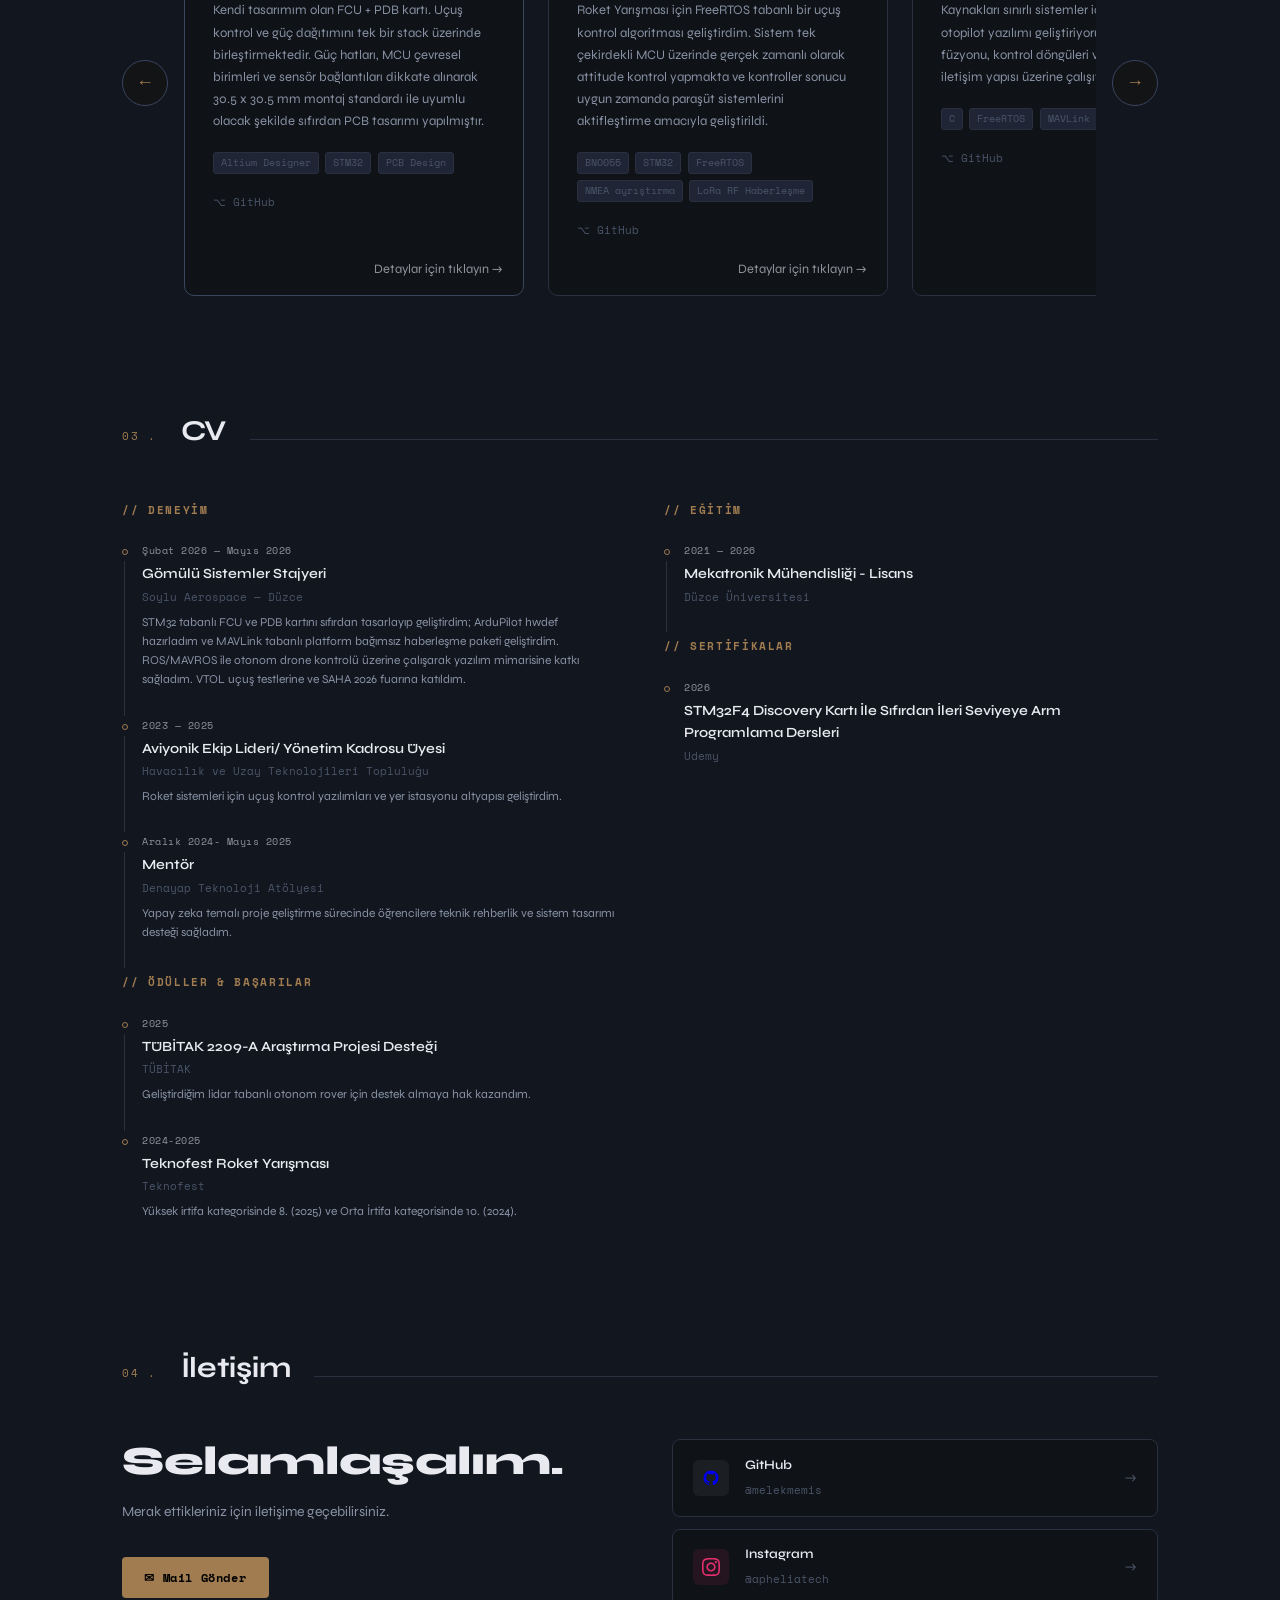
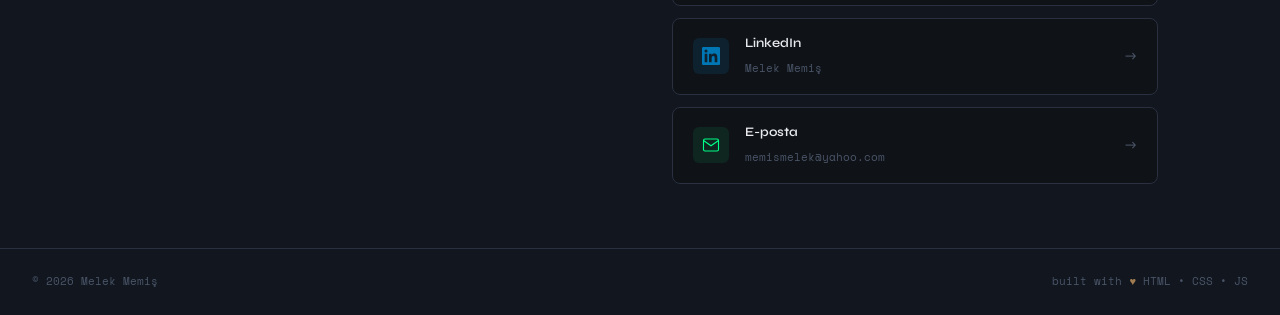
==== commit 0fff38a9: "details button added" ====
--- a/index.html
+++ b/index.html
@@ -10,6 +10,15 @@
     href="https://fonts.googleapis.com/css2?family=Space+Mono:ital,wght@0,400;0,700;1,400&family=Syne:wght@400;600;700;800&display=swap"
     rel="stylesheet">
   <link rel="stylesheet" href="style.css">
+  <!-- Google tag (gtag.js) -->
+  <script async src="https://www.googletagmanager.com/gtag/js?id=G-KY1DQE10EV"></script>
+  <script>
+    window.dataLayer = window.dataLayer || [];
+    function gtag(){dataLayer.push(arguments);}
+    gtag('js', new Date());
+
+    gtag('config', 'G-KY1DQE10EV');
+  </script>
 </head>
 
 <body>
@@ -179,6 +188,9 @@
                 ⌥ GitHub
               </a>
             </div>
+            <div style="position: absolute; bottom: 15px; right: 20px; font-size: 0.8rem; opacity: 0.6;">
+              Detaylar için tıklayın →
+            </div>
           </div>
 
           <!-- PROJECT 2 -->
@@ -211,6 +223,9 @@
                 ⌥ GitHub
               </a>
             </div>
+            <div style="position: absolute; bottom: 15px; right: 20px; font-size: 0.8rem; opacity: 0.6;">
+              Detaylar için tıklayın →
+            </div>
           </div>
 
           <!-- PROJECT 3 -->
@@ -242,6 +257,10 @@
                 ⌥ GitHub
               </a>
             </div>
+
+            <div style="position: absolute; bottom: 15px; right: 20px; font-size: 0.8rem; opacity: 0.6;">
+              Detaylar için tıklayın →
+            </div>
           </div>
 
           <!-- PROJECT 4 -->
@@ -267,6 +286,9 @@
               <span class="tag">Ters Kinematik</span>
               <span class="tag">STM32</span>
             </div>
+            <div style="position: absolute; bottom: 15px; right: 20px; font-size: 0.8rem; opacity: 0.6;">
+              Detaylar için tıklayın →
+            </div>
           </div>
 
           <!-- PROJECT 5 -->
@@ -287,6 +309,10 @@
               <span class="tag">CubeSat</span>
               <span class="tag">CAN</span>
               <span class="tag">STM32</span>
+            </div>
+
+            <div style="position: absolute; bottom: 15px; right: 20px; font-size: 0.8rem; opacity: 0.6;">
+              Detaylar için tıklayın →
             </div>
           </div>
         </div>
